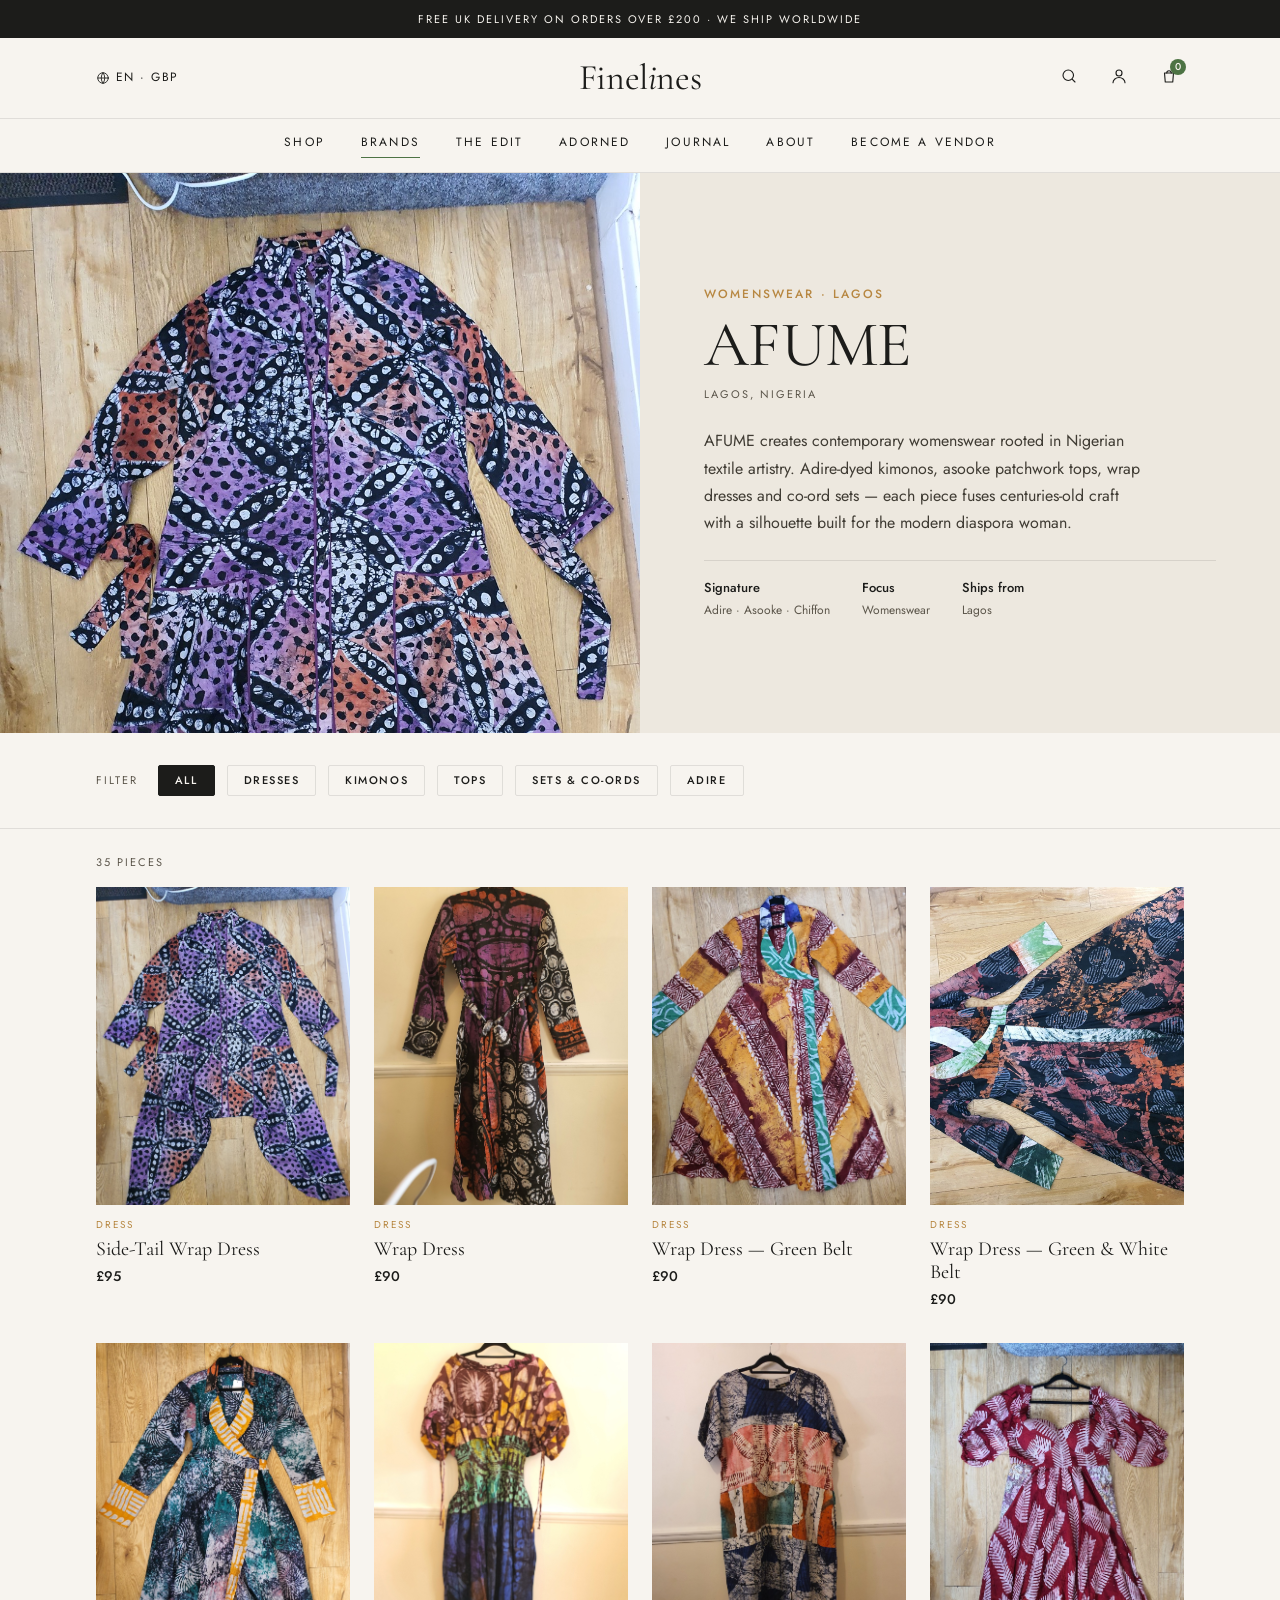
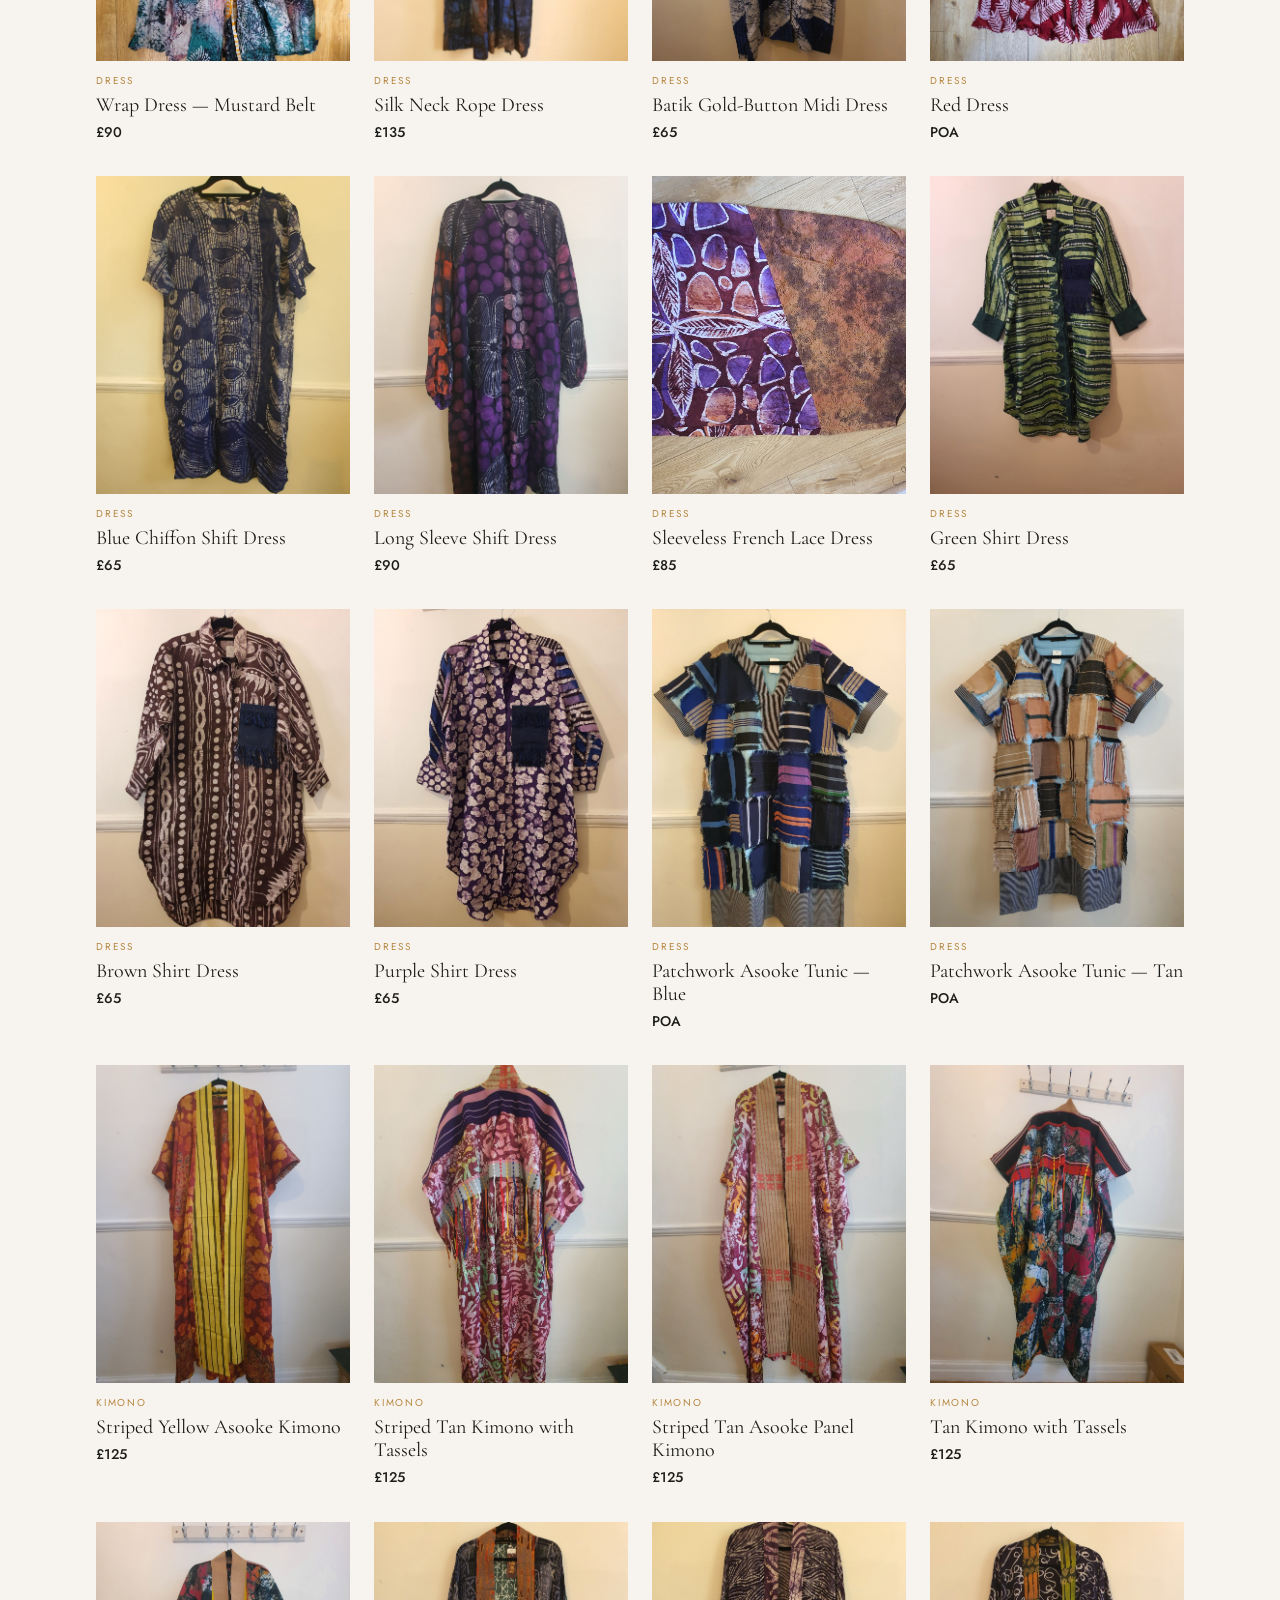
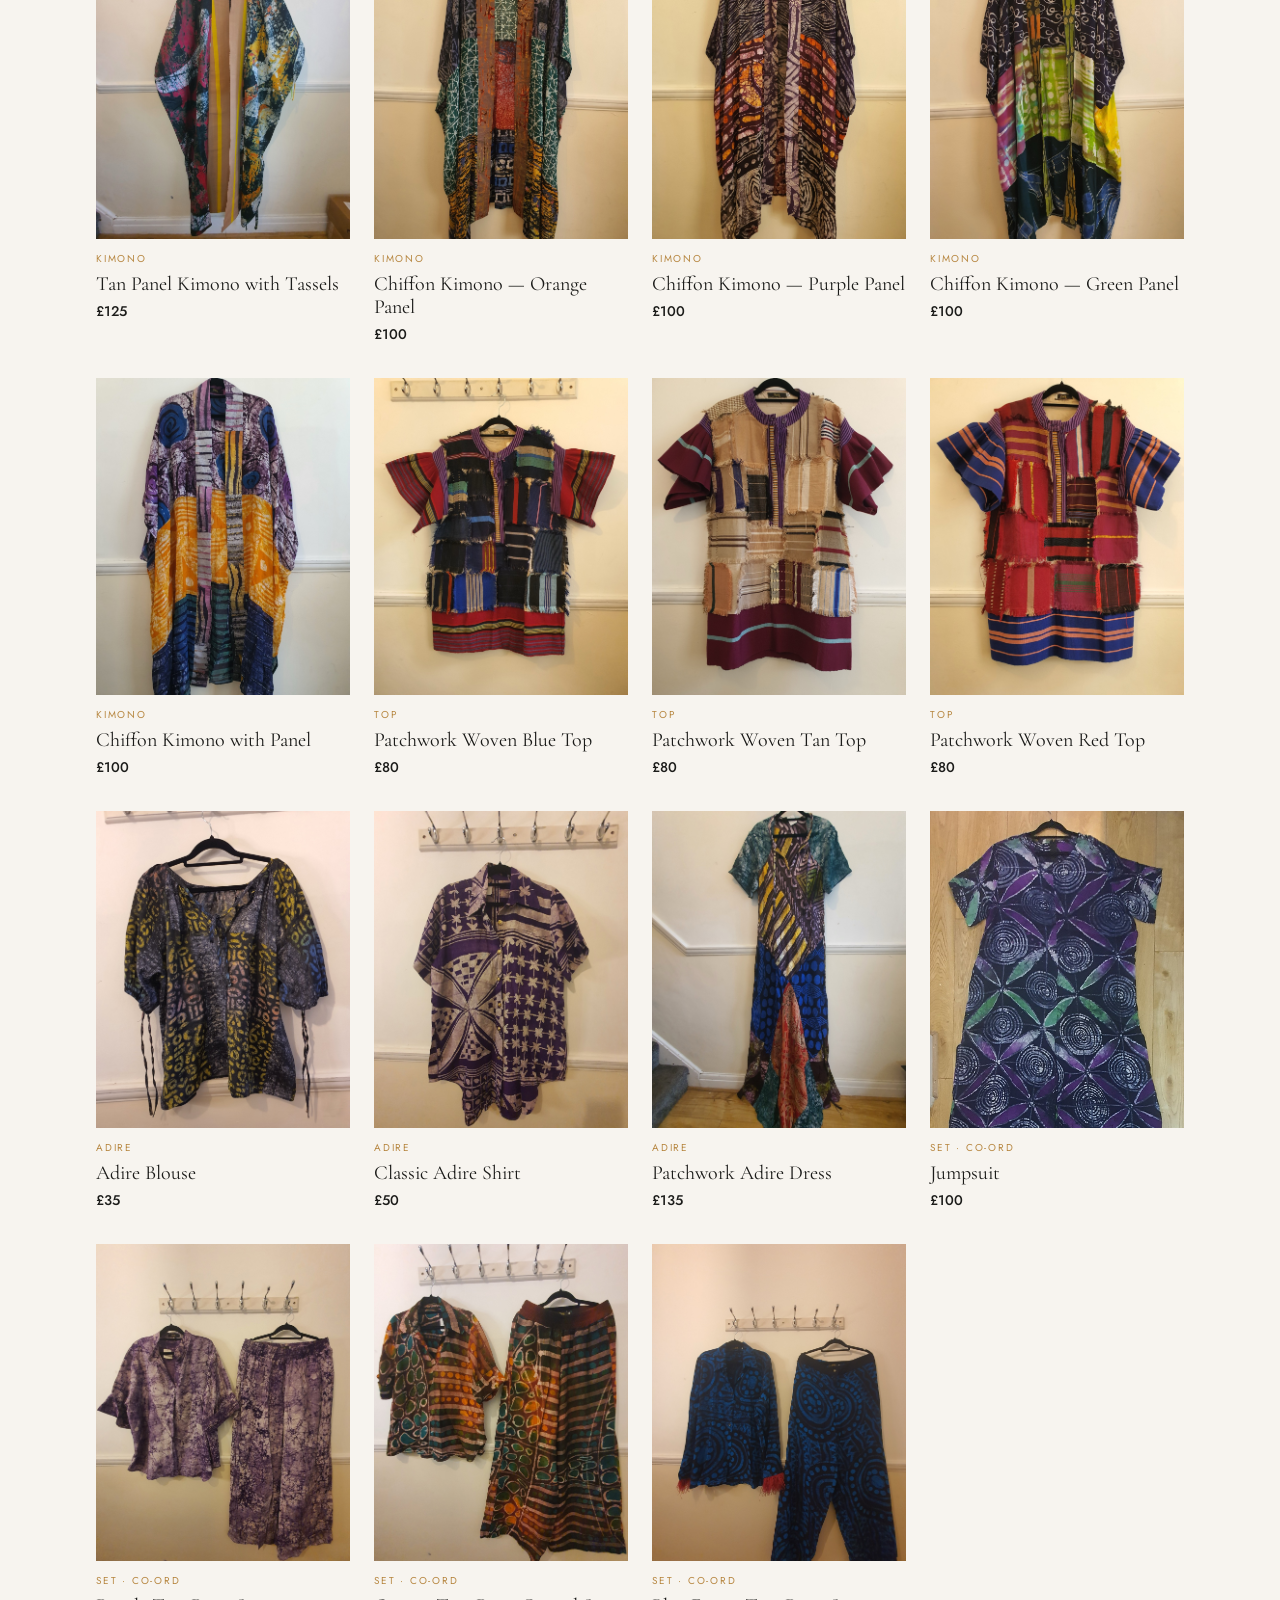
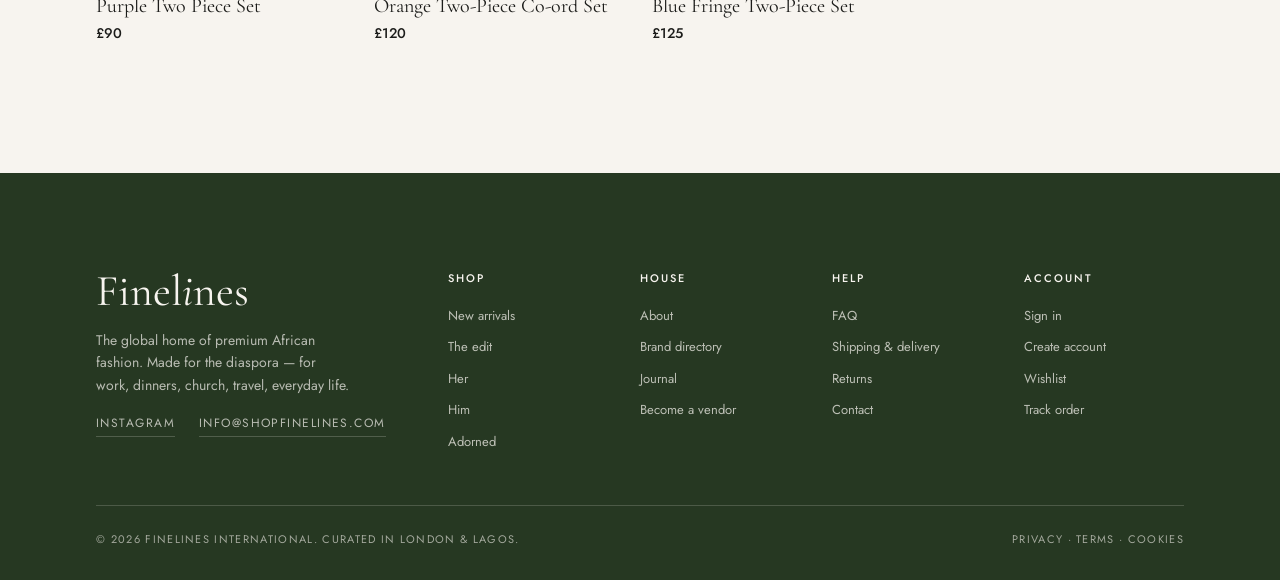
==== afume.html @ 7c9eae8f "Add AFUME and NACK brand pages with product drawers, real images, prices and descriptions - afume.ht" ====
<!doctype html>
<html lang="en">
<head>
  <meta charset="utf-8">
  <meta name="viewport" content="width=device-width, initial-scale=1">
  <title>AFUME — Brand — Finelines</title>
  <meta name="description" content="Lagos-based womenswear brand fusing adire and asooke textile artistry with contemporary silhouettes. Kimonos, wrap dresses, co-ord sets and more.">
  <link rel="icon" type="image/svg+xml" href="assets/logo-monogram-finelines.svg">
  <link rel="stylesheet" href="colors_and_type.css">
  <link rel="stylesheet" href="homepage.css">
  <style>
    /* ── Brand hero ── */
    .br-hero {
      display: grid;
      grid-template-columns: 1fr 1fr;
      min-height: 560px;
      max-width: var(--page-max);
      margin: 0 auto;
    }
    .br-hero-img {
      background-size: cover;
      background-position: center top;
      min-height: 480px;
    }
    .br-hero-content {
      background: var(--ivory-deep);
      padding: var(--space-9) var(--space-8);
      display: flex;
      flex-direction: column;
      justify-content: center;
      gap: var(--space-5);
    }
    .br-hero-eyebrow { color: var(--bronze-500); }
    .br-hero-name {
      font-family: var(--font-display);
      font-size: clamp(48px, 5vw, 80px);
      line-height: 1.0;
      letter-spacing: -0.01em;
    }
    .br-hero-location {
      font-size: 11px;
      letter-spacing: var(--tracking-eyebrow);
      text-transform: uppercase;
      color: var(--fg-muted);
    }
    .br-hero-desc {
      font-size: 16px;
      line-height: 1.7;
      color: var(--paper-700);
      max-width: 44ch;
    }
    .br-hero-meta {
      display: flex;
      gap: var(--space-6);
      padding-top: var(--space-4);
      border-top: 1px solid var(--border);
    }
    .br-hero-meta-item { font-size: 12px; color: var(--fg-muted); }
    .br-hero-meta-item strong { display: block; font-weight: 500; color: var(--ink); font-size: 13px; margin-bottom: 2px; }

    /* ── Filters ── */
    .br-filters {
      max-width: var(--page-max);
      margin: 0 auto;
      padding: var(--space-6) var(--gutter);
      display: flex;
      gap: var(--space-3);
      align-items: center;
      border-bottom: 1px solid var(--border);
      flex-wrap: wrap;
    }
    .br-filter-label {
      font-size: 11px;
      letter-spacing: var(--tracking-eyebrow);
      text-transform: uppercase;
      color: var(--fg-muted);
      margin-right: var(--space-2);
    }
    .br-filter-btn {
      background: transparent;
      border: 1px solid var(--border);
      color: var(--ink);
      font: 500 11px/1 var(--font-sans);
      letter-spacing: var(--tracking-button);
      text-transform: uppercase;
      padding: 9px 16px;
      cursor: pointer;
      border-radius: var(--radius-sm);
      transition: background var(--dur-fast) var(--ease), border-color var(--dur-fast) var(--ease);
    }
    .br-filter-btn:hover,
    .br-filter-btn.is-active {
      background: var(--ink);
      color: var(--ivory);
      border-color: var(--ink);
    }

    /* ── Product grid ── */
    .br-count {
      max-width: var(--page-max);
      margin: 0 auto;
      padding: var(--space-5) var(--gutter) var(--space-4);
      font-size: 11px;
      letter-spacing: var(--tracking-eyebrow);
      text-transform: uppercase;
      color: var(--fg-muted);
    }
    .br-grid {
      max-width: var(--page-max);
      margin: 0 auto;
      padding: 0 var(--gutter) var(--space-10);
      display: grid;
      grid-template-columns: repeat(4, 1fr);
      gap: var(--space-6) var(--space-5);
    }
    .br-card {
      display: flex;
      flex-direction: column;
      cursor: default;
    }
    .br-card-img-wrap {
      aspect-ratio: 4/5;
      position: relative;
      overflow: hidden;
      background: var(--bone);
    }
    .br-card-img,
    .br-card-img-alt {
      position: absolute;
      inset: 0;
      background-size: cover;
      background-position: center top;
      transition: opacity var(--dur-image) var(--ease);
    }
    .br-card-img-alt { opacity: 0; }
    .br-card:hover .br-card-img-alt { opacity: 1; }
    .br-card-body { padding-top: var(--space-3); }
    .br-card-cat {
      font-size: 10px;
      letter-spacing: var(--tracking-eyebrow);
      text-transform: uppercase;
      color: var(--bronze-500);
      margin-bottom: 5px;
    }
    .br-card-name {
      font-family: var(--font-display);
      font-size: 20px;
      line-height: 1.15;
      color: var(--ink);
    }

    /* ── Responsive ── */
    @media (max-width: 1200px) {
      .br-grid { grid-template-columns: repeat(3, 1fr); }
    }
    @media (max-width: 900px) {
      .br-hero { grid-template-columns: 1fr; }
      .br-hero-img { min-height: 380px; }
      .br-hero-content { padding: var(--space-7) var(--space-6); }
      .br-grid { grid-template-columns: repeat(2, 1fr); padding: 0 var(--gutter-sm) var(--space-9); }
      .br-filters { padding: var(--space-5) var(--gutter-sm); }
      .br-count { padding: var(--space-5) var(--gutter-sm) var(--space-3); }
    }
    @media (max-width: 560px) {
      .br-grid { grid-template-columns: repeat(2, 1fr); gap: var(--space-4) var(--space-3); }
      .br-hero-meta { flex-wrap: wrap; gap: var(--space-4); }
    }

    /* ── Product Drawer ── */
    .pd-overlay {
      position: fixed; inset: 0; background: rgba(0,0,0,.45);
      z-index: 200; opacity: 0; pointer-events: none;
      transition: opacity .35s var(--ease);
    }
    .pd-overlay.is-open { opacity: 1; pointer-events: all; }
    .pd-drawer {
      position: fixed; top: 0; right: 0; bottom: 0; width: 480px;
      background: var(--ivory); z-index: 201;
      transform: translateX(100%);
      transition: transform .4s cubic-bezier(.4,0,.2,1);
      overflow-y: auto; display: flex; flex-direction: column;
    }
    .pd-drawer.is-open { transform: translateX(0); }
    .pd-close {
      position: sticky; top: 0; align-self: flex-end; z-index: 10;
      background: var(--ivory); border: none; cursor: pointer;
      padding: var(--space-4); color: var(--ink); line-height: 1;
    }
    .pd-img-main {
      width: 100%; aspect-ratio: 4/5;
      background-size: cover; background-position: center top;
      background-color: var(--bone);
    }
    .pd-thumbs { display: flex; gap: 8px; padding: 12px 24px; }
    .pd-thumb {
      width: 64px; height: 80px; flex-shrink: 0;
      background-size: cover; background-position: center top;
      background-color: var(--bone); cursor: pointer;
      border: 2px solid transparent; transition: border-color .2s;
    }
    .pd-thumb.is-active { border-color: var(--ink); }
    .pd-content { padding: 4px 24px 40px; display: flex; flex-direction: column; gap: 16px; }
    .pd-cat-label { font-size: 10px; letter-spacing: var(--tracking-eyebrow); text-transform: uppercase; color: var(--bronze-500); }
    .pd-name { font-family: var(--font-display); font-size: 28px; line-height: 1.1; }
    .pd-colour { font-size: 12px; letter-spacing: .06em; text-transform: uppercase; color: var(--fg-muted); margin-top: -8px; }
    .pd-price { font-size: 18px; font-weight: 500; color: var(--ink); margin-top: -4px; }
    .pd-desc { font-size: 15px; line-height: 1.75; color: var(--paper-700); margin: 0; }
    .pd-fabric-row { display: flex; flex-wrap: wrap; gap: 16px; padding: 14px 0; border-top: 1px solid var(--border); border-bottom: 1px solid var(--border); }
    .pd-fabric-row span { font-size: 13px; color: var(--paper-700); }
    .pd-fabric-row span strong { display: block; color: var(--ink); font-weight: 500; margin-bottom: 2px; font-size: 11px; letter-spacing: .05em; text-transform: uppercase; }
    .pd-sizes-label { font-size: 11px; letter-spacing: var(--tracking-eyebrow); text-transform: uppercase; color: var(--fg-muted); }
    .pd-sizes { display: flex; flex-wrap: wrap; gap: 8px; }
    .pd-sizes .sz-btn {
      padding: 10px 18px; font: 500 11px/1 var(--font-sans);
      letter-spacing: .05em; text-transform: uppercase;
      border: 1px solid var(--border); background: transparent;
      cursor: pointer; transition: background .15s, border-color .15s, color .15s;
    }
    .pd-sizes .sz-btn:hover { border-color: var(--ink); }
    .pd-sizes .sz-btn.is-selected { background: var(--ink); color: var(--ivory); border-color: var(--ink); }
    @keyframes sz-shake { 0%,100%{transform:translateX(0)} 25%{transform:translateX(-4px)} 75%{transform:translateX(4px)} }
    .pd-sizes .sz-btn.needs-size { animation: sz-shake .3s ease; border-color: var(--bronze-500); }
    .pd-add-btn {
      width: 100%; padding: 16px; font: 500 12px/1 var(--font-sans);
      letter-spacing: var(--tracking-button); text-transform: uppercase;
      background: var(--ink); color: var(--ivory); border: none; cursor: pointer;
      transition: background .2s;
    }
    .pd-add-btn:hover { background: var(--olive-600,#4a5240); }
    .pd-add-btn.is-added { background: var(--olive-500,#5c6650); }
    .pd-add-btn:disabled { background: var(--paper-300,#ccc); color: var(--paper-500,#999); cursor: default; }
    @media (max-width: 520px) { .pd-drawer { width: 100vw; } }
  </style>
</head>
<body>

<!-- HEADER -->
<header class="fl-header" id="site-header">
  <div class="fl-announcement">Free UK delivery on orders over £200 · We ship worldwide</div>
  <div class="fl-nav">
    <div class="fl-nav-left">
      <button class="fl-icon-btn fl-nav-burger" aria-label="Menu">
        <svg width="18" height="18" viewBox="0 0 24 24" fill="none" stroke="currentColor" stroke-width="1.5" stroke-linecap="round" stroke-linejoin="round"><path d="M3 6h18M3 12h18M3 18h18"/></svg>
      </button>
      <a class="fl-nav-link">
        <svg width="14" height="14" viewBox="0 0 24 24" fill="none" stroke="currentColor" stroke-width="1.5" stroke-linecap="round" stroke-linejoin="round"><circle cx="12" cy="12" r="9"/><path d="M3 12h18"/><path d="M12 3a14 14 0 0 1 0 18M12 3a14 14 0 0 0 0 18"/></svg>
        <span>EN · GBP</span>
      </a>
    </div>
    <a class="fl-wordmark" href="index.html" aria-label="Finelines home">Finel<em>i</em>nes</a>
    <div class="fl-nav-right">
      <button class="fl-icon-btn" aria-label="Search">
        <svg width="18" height="18" viewBox="0 0 24 24" fill="none" stroke="currentColor" stroke-width="1.5" stroke-linecap="round" stroke-linejoin="round"><circle cx="11" cy="11" r="7"/><path d="m20 20-3.5-3.5"/></svg>
      </button>
      <button class="fl-icon-btn" aria-label="Account">
        <svg width="18" height="18" viewBox="0 0 24 24" fill="none" stroke="currentColor" stroke-width="1.5" stroke-linecap="round" stroke-linejoin="round"><circle cx="12" cy="8" r="4"/><path d="M4 21c0-4 4-7 8-7s8 3 8 7"/></svg>
      </button>
      <button class="fl-icon-btn fl-cart-btn" aria-label="Bag">
        <svg width="18" height="18" viewBox="0 0 24 24" fill="none" stroke="currentColor" stroke-width="1.5" stroke-linecap="round" stroke-linejoin="round"><path d="M6 8h12l-1 12H7Z"/><path d="M9 8a3 3 0 0 1 6 0"/></svg>
        <span class="fl-cart-badge">0</span>
      </button>
    </div>
  </div>
  <nav class="fl-subnav">
    <a href="#" class="fl-subnav-link">Shop</a>
    <a href="brands.html" class="fl-subnav-link is-active">Brands</a>
    <a href="#" class="fl-subnav-link">The edit</a>
    <a href="#" class="fl-subnav-link">Adorned</a>
    <a href="#" class="fl-subnav-link">Journal</a>
    <a href="#" class="fl-subnav-link">About</a>
    <a href="#" class="fl-subnav-link">Become a vendor</a>
  </nav>
</header>

<main>

  <!-- BRAND HERO -->
  <div class="br-hero">
    <div class="br-hero-img" style="background-image:url('assets/brands/afume/Side-Tail Wrap Dress.jpg')"></div>
    <div class="br-hero-content">
      <div>
        <div class="eyebrow br-hero-eyebrow" style="margin-bottom:var(--space-2)">Womenswear · Lagos</div>
        <div class="br-hero-name">AFUME</div>
        <div class="br-hero-location" style="margin-top:8px">Lagos, Nigeria</div>
      </div>
      <p class="br-hero-desc">
        AFUME creates contemporary womenswear rooted in Nigerian textile artistry. Adire-dyed kimonos, asooke patchwork tops, wrap dresses and co-ord sets — each piece fuses centuries-old craft with a silhouette built for the modern diaspora woman.
      </p>
      <div class="br-hero-meta">
        <div class="br-hero-meta-item"><strong>Signature</strong>Adire · Asooke · Chiffon</div>
        <div class="br-hero-meta-item"><strong>Focus</strong>Womenswear</div>
        <div class="br-hero-meta-item"><strong>Ships from</strong>Lagos</div>
      </div>
    </div>
  </div>

  <!-- FILTERS -->
  <div class="br-filters">
    <span class="br-filter-label">Filter</span>
    <button class="br-filter-btn is-active" data-filter="all">All</button>
    <button class="br-filter-btn" data-filter="dresses">Dresses</button>
    <button class="br-filter-btn" data-filter="kimonos">Kimonos</button>
    <button class="br-filter-btn" data-filter="tops">Tops</button>
    <button class="br-filter-btn" data-filter="sets">Sets &amp; co-ords</button>
    <button class="br-filter-btn" data-filter="adire">Adire</button>
  </div>

  <!-- PRODUCT COUNT -->
  <div class="br-count" id="br-count"></div>

  <!-- PRODUCT GRID -->
  <div class="br-grid" id="br-grid"></div>

</main>

<!-- FOOTER -->
<footer class="fl-footer">
  <div class="fl-footer-inner">
    <div class="fl-footer-grid">
      <div class="fl-footer-brand">
        <div class="fl-footer-wordmark">Finel<em>i</em>nes</div>
        <p>The global home of premium African fashion. Made for the diaspora — for work, dinners, church, travel, everyday life.</p>
        <div class="fl-footer-social">
          <a href="https://instagram.com/finelines_uk" target="_blank" rel="noopener">Instagram</a>
          <a href="mailto:info@shopfinelines.com">info@shopfinelines.com</a>
        </div>
      </div>
      <div>
        <h5>Shop</h5>
        <ul><li><a href="#">New arrivals</a></li><li><a href="#">The edit</a></li><li><a href="#">Her</a></li><li><a href="#">Him</a></li><li><a href="#">Adorned</a></li></ul>
      </div>
      <div>
        <h5>House</h5>
        <ul><li><a href="#">About</a></li><li><a href="brands.html">Brand directory</a></li><li><a href="#">Journal</a></li><li><a href="#">Become a vendor</a></li></ul>
      </div>
      <div>
        <h5>Help</h5>
        <ul><li><a href="#">FAQ</a></li><li><a href="#">Shipping &amp; delivery</a></li><li><a href="#">Returns</a></li><li><a href="#">Contact</a></li></ul>
      </div>
      <div>
        <h5>Account</h5>
        <ul><li><a href="#">Sign in</a></li><li><a href="#">Create account</a></li><li><a href="#">Wishlist</a></li><li><a href="#">Track order</a></li></ul>
      </div>
    </div>
    <div class="fl-footer-legal">
      <span>© 2026 Finelines International. Curated in London &amp; Lagos.</span>
      <span><a href="#">Privacy</a> · <a href="#">Terms</a> · <a href="#">Cookies</a></span>
    </div>
  </div>
</footer>

<!-- PRODUCT DRAWER -->
<div class="pd-overlay" id="pd-overlay"></div>
<aside class="pd-drawer" id="pd-drawer" aria-label="Product detail" role="dialog">
  <button class="pd-close" id="pd-close" aria-label="Close">
    <svg width="20" height="20" viewBox="0 0 24 24" fill="none" stroke="currentColor" stroke-width="1.5" stroke-linecap="round"><path d="M18 6 6 18M6 6l12 12"/></svg>
  </button>
  <div class="pd-img-main" id="pd-img-main"></div>
  <div class="pd-thumbs" id="pd-thumbs"></div>
  <div class="pd-content">
    <div class="pd-cat-label" id="pd-cat-label"></div>
    <div class="pd-name" id="pd-name"></div>
    <div class="pd-colour" id="pd-colour"></div>
    <div class="pd-price" id="pd-price"></div>
    <p class="pd-desc" id="pd-desc"></p>
    <div class="pd-fabric-row" id="pd-fabric-row"></div>
    <div class="pd-sizes-label">Select size</div>
    <div class="pd-sizes" id="pd-sizes"></div>
    <button class="pd-add-btn" id="pd-add-btn">Add to bag</button>
  </div>
</aside>

<script>
  const header = document.getElementById('site-header');
  window.addEventListener('scroll', () => {
    header.classList.toggle('is-condensed', window.scrollY > 80);
  }, { passive: true });

  const BASE = 'assets/brands/afume/';

  const CAT_LABELS = {
    dresses: 'Dress',
    kimonos: 'Kimono',
    tops:    'Top',
    sets:    'Set · Co-ord',
    adire:   'Adire',
  };

  // ── Cart ─────────────────────────────────────────────────
  function getCart() { try { return JSON.parse(localStorage.getItem('fl_cart') || '[]'); } catch { return []; } }
  function saveCart(c) { localStorage.setItem('fl_cart', JSON.stringify(c)); }
  function updateBadge() {
    const n = getCart().reduce((s, i) => s + (i.qty || 1), 0);
    document.querySelectorAll('.fl-cart-badge').forEach(el => el.textContent = n);
  }
  function addToCart(p, size) {
    const cart = getCart();
    const key = p.name + '|' + size;
    const existing = cart.find(i => i.key === key);
    if (existing) { existing.qty = (existing.qty || 1) + 1; }
    else { cart.push({ key, name: p.name, colour: p.colour, price: p.price, size, qty: 1, img: p.img }); }
    saveCart(cart);
    updateBadge();
  }
  updateBadge();

  // ── Products ─────────────────────────────────────────────
  const products = [
    // DRESSES
    { name: 'Side-Tail Wrap Dress',               cat: 'dresses', colour: 'Ivory',            price: '£95',
      sizes: ['18'],
      img: 'Side-Tail Wrap Dress.jpg',       alt: 'Side-Tail Wrap Dress(1).jpg',
      desc: 'A contemporary wrap silhouette with an elongated side tail that creates a draped, asymmetric hemline. Fluid and feminine, it moves beautifully and flatters a range of body shapes.',
      fabric: 'Woven fashion fabric', fit: 'Wrap silhouette, asymmetric hem' },

    { name: 'Wrap Dress',                          cat: 'dresses', colour: 'Floral print',     price: '£90',
      sizes: ['8'],
      img: 'Wrap dress.jpg',                 alt: 'Wrap dress(1).jpg',
      desc: 'The wrap dress is a wardrobe constant — and this one earns its keep. A clean, adjustable silhouette that ties at the waist, suited to real bodies and real occasions.',
      fabric: 'Woven fashion fabric', fit: 'Wrap silhouette, adjustable at waist' },

    { name: 'Wrap Dress — Green Belt',             cat: 'dresses', colour: 'Green belt',       price: '£90',
      sizes: ['10'],
      img: 'Wrap Dress with green belt.jpg', alt: 'Wrap dress green belt.jpg',
      desc: 'The same beautifully proportioned wrap silhouette, styled with a contrasting green sash belt that defines the waist and adds a punch of colour.',
      fabric: 'Woven fashion fabric', fit: 'Wrap silhouette, adjustable at waist' },

    { name: 'Wrap Dress — Green & White Belt',     cat: 'dresses', colour: 'Green & white',    price: '£90',
      sizes: ['12'],
      img: 'Wrap dress green_white belt.jpg',
      desc: 'Versatile wrap styling paired with a two-tone green and white belt — a considered detail that adds pattern interest without overpowering the dress.',
      fabric: 'Woven fashion fabric', fit: 'Wrap silhouette, adjustable at waist' },

    { name: 'Wrap Dress — Mustard Belt',           cat: 'dresses', colour: 'Mustard belt',     price: '£90',
      sizes: ['10'],
      img: 'Wrap dress mustard belt.jpg',
      desc: 'The wrap dress elevated with a warm mustard belt — a pop of yellow that works year-round. Mix and match the belt with other pieces in your wardrobe.',
      fabric: 'Woven fashion fabric', fit: 'Wrap silhouette, adjustable at waist' },

    { name: 'Silk Neck Rope Dress',                cat: 'dresses', colour: 'Adire navy',       price: '£135',
      sizes: ['10'],
      img: 'Silk Neck Rope Dress.jpg',       alt: 'Silk Neck rope dress(1).jpg',
      desc: 'Luxurious silk adire fabric gathered into a halter-style dress with a signature rope-tied neck closure. The hand-dyed silk catches the light differently at every angle — a dress that rewards movement.',
      fabric: 'Silk adire', fit: 'Halter silhouette, relaxed through body' },

    { name: 'Batik Gold-Button Midi Dress',        cat: 'dresses', colour: 'Multi batik',      price: '£65',
      sizes: [],
      img: 'Batik Gold-Button Midi Dress.jpg',
      desc: 'A midi dress in rich batik-patterned fabric, structured with gold-tone button detailing down the front. The button closure references tailored heritage dressing while the batik roots it firmly in West African textile culture.',
      fabric: 'Batik-dyed cotton', fit: 'Relaxed midi, fitted at shoulder' },

    { name: 'Red Dress',                           cat: 'dresses', colour: 'Red',              price: 'POA',
      sizes: ['8'],
      img: 'Red Dress.jpg',
      desc: 'A bold statement in red. The clean silhouette lets the colour command the room — powerful, joyful, unapologetic.',
      fabric: 'Fashion fabric', fit: 'Relaxed, structured' },

    { name: 'Blue Chiffon Shift Dress',            cat: 'dresses', colour: 'Powder blue',      price: '£65',
      sizes: ['10'],
      img: 'Blue Chiffon shift dress.jpg',   alt: 'Blue Chiffon shift dress alt.jpg',
      desc: 'A fluid shift dress in powder-blue chiffon with a subtle side slit for easy movement. Light and breathable — perfect for warm-weather dressing or layered over a slip for evening.',
      fabric: 'Chiffon', fit: 'Shift silhouette, relaxed through body' },

    { name: 'Long Sleeve Shift Dress',             cat: 'dresses', colour: 'Printed',          price: '£90',
      sizes: [],
      img: 'Long Sleeve Shift dress .jpg',   alt: 'Long sleeve shift dress (1).jpg',
      desc: 'A long-sleeved shift dress with a clean, minimal silhouette. The understated cut lets the fabric and colour do the talking — effortless from desk to dinner.',
      fabric: 'Woven fabric', fit: 'Straight shift, relaxed fit' },

    { name: 'Sleeveless French Lace Dress',        cat: 'dresses', colour: 'Mixed',            price: '£85',
      sizes: ['18'],
      img: 'Sleeveless french lace combination dress.jpg',
      desc: 'A sleeveless dress that brings together fine French lace and a contrasting fabric base — European material meeting African design sensibility. Refined and occasion-ready.',
      fabric: 'French lace & complementary base fabric', fit: 'Fitted through bodice, skims the body' },

    { name: 'Green Shirt Dress',                   cat: 'dresses', colour: 'Sage green',       price: '£65',
      sizes: ['14'],
      img: 'Green Shirt Dress.jpg',
      desc: 'Sage green cotton meets a hand-woven asooke patch pocket in this quietly confident shirt dress. Clean lines and cultural detail in equal measure.',
      fabric: 'Cotton with hand-woven asooke pocket', fit: 'Shirt dress, straight cut' },

    { name: 'Brown Shirt Dress',                   cat: 'dresses', colour: 'Warm brown',       price: '£65',
      sizes: ['12'],
      img: 'Brown Shirt Dress.jpg',
      desc: 'A refined shirt dress in tonal brown, distinguished by a single asooke-cloth patch pocket — a small detail that speaks to craft and intention. Button-through front, worn belted or loose.',
      fabric: 'Cotton with hand-woven asooke pocket', fit: 'Shirt dress, straight cut' },

    { name: 'Purple Shirt Dress',                  cat: 'dresses', colour: 'Deep purple',      price: '£65',
      sizes: ['14'],
      img: 'Purple Shirt Dress.jpg',
      desc: 'Deep purple cotton with a hand-woven asooke patch pocket — a pocket that is a quiet declaration of heritage. Shirt dress silhouette works with sandals by day and heels by night.',
      fabric: 'Cotton with hand-woven asooke pocket', fit: 'Shirt dress, straight cut' },

    { name: 'Patchwork Asooke Tunic — Blue',       cat: 'dresses', colour: 'Indigo & multi',   price: 'POA',
      sizes: ['18'],
      img: 'Patchwork asooke woven tunic dress (Blue).jpg', alt: 'Patchwork asooke woven tunic dress (Blue)(1).jpg',
      desc: 'A tunic dress built from panels of hand-woven aso-oke in blue tones and complementary colours, stitched in a deliberate patchwork composition. A tribute to the Yoruba weaver — each panel different, the whole unified by craft.',
      fabric: 'Hand-woven aso-oke, patchwork construction', fit: 'Relaxed tunic silhouette, midi length' },

    { name: 'Patchwork Asooke Tunic — Tan',        cat: 'dresses', colour: 'Tan & multi',      price: 'POA',
      sizes: ['16'],
      img: 'Patchwork asooke woven tunic dress (Tan).jpg',
      desc: 'Earthy tan aso-oke panels assembled into a wearable composition — warm, grounded tones that speak to the landscape of West Africa. No two pieces are identical.',
      fabric: 'Hand-woven aso-oke, patchwork construction', fit: 'Relaxed tunic silhouette, midi length' },

    // KIMONOS
    { name: 'Striped Yellow Asooke Kimono',        cat: 'kimonos', colour: 'Yellow & multi',   price: '£125',
      sizes: ['One size'],
      img: 'Striped Yellow Panel asooke kimono with tassels.jpg', alt: 'Striped Yellow kimono with tassels.jpg',
      desc: 'Sunshine-yellow striped aso-oke with a bold asooke panel at the front and tassel detailing at the hem and cuffs. A celebration garment in the truest sense — worn to be seen, made to last.',
      fabric: 'Hand-woven aso-oke with tassel trim', fit: 'One size, open front, floor-grazing' },

    { name: 'Striped Tan Kimono with Tassels',     cat: 'kimonos', colour: 'Tan stripe',       price: '£125',
      sizes: ['One size'],
      img: 'Striped Tan kimono with tassels.jpg',
      desc: 'Tan striped aso-oke — one of West Africa\'s most storied woven fabrics — shaped into a flowing kimono with knotted tassel ends. The tassels catch and swing with movement, adding playful energy to a deeply cultural textile.',
      fabric: 'Hand-woven aso-oke with tassel trim', fit: 'One size, open front' },

    { name: 'Striped Tan Asooke Panel Kimono',     cat: 'kimonos', colour: 'Tan & contrast',   price: '£125',
      sizes: ['One size'],
      img: 'Striped Tan Asooke Panel kimono with tassels.jpg',
      desc: 'A tan striped aso-oke kimono with a distinct woven panel that introduces a contrasting colour and weave pattern. Tassels at the hem complete this considered, cultural piece.',
      fabric: 'Hand-woven aso-oke with tassel trim', fit: 'One size, open front' },

    { name: 'Tan Kimono with Tassels',             cat: 'kimonos', colour: 'Warm tan',         price: '£125',
      sizes: ['One size'],
      img: 'Tan kimono with tassels.jpg',
      desc: 'A clean, unfussy aso-oke kimono in a warm tan ground. The tassels bring movement and a quietly festive energy — the simplest version of this silhouette, and perhaps the most wearable.',
      fabric: 'Hand-woven aso-oke with tassel trim', fit: 'One size, open front' },

    { name: 'Tan Panel Kimono with Tassels',       cat: 'kimonos', colour: 'Tan & multi panel', price: '£125',
      sizes: ['One size'],
      img: 'Tan panel kimono with tassels.jpg', alt: 'Tan panel kimono with tassels(1).jpg',
      desc: 'The tan aso-oke ground is interrupted by a woven panel in contrasting colour — a design decision that rewards close looking. Tassel trim adds the finishing movement.',
      fabric: 'Hand-woven aso-oke with tassel trim', fit: 'One size, open front' },

    { name: 'Chiffon Kimono — Orange Panel',       cat: 'kimonos', colour: 'Ivory & orange',   price: '£100',
      sizes: ['One size'],
      img: 'Chiffon kimono with contrast orange panel.jpg', alt: 'Chiffon kimono with contrast orange pattern panel.jpg',
      desc: 'A chiffon kimono energised by a warm orange contrast panel. The translucent outer layers soften the boldness of the panel detail, creating a look that is vibrant without being overwhelming.',
      fabric: 'Chiffon with woven orange contrast panel', fit: 'One size, open front' },

    { name: 'Chiffon Kimono — Purple Panel',       cat: 'kimonos', colour: 'Ivory & purple',   price: '£100',
      sizes: ['One size'],
      img: 'Chiffon kimono with contrast purple panel.jpg', alt: 'Chiffon kimono with contrast purple panel(1).jpg',
      desc: 'Rich purple contrast panels anchor this sheer chiffon kimono, creating depth and drama. A layer that transforms any base outfit into something considered and complete.',
      fabric: 'Chiffon with woven purple contrast panel', fit: 'One size, open front' },

    { name: 'Chiffon Kimono — Green Panel',        cat: 'kimonos', colour: 'Ivory & green',    price: '£100',
      sizes: ['One size'],
      img: 'Chiffon Kimono with contrast green panel.jpg',
      desc: 'Ivory chiffon opens to reveal a rich green contrast panel — the detail that elevates this kimono from cover-up to statement layer. Wear over a slip dress or tailored trousers.',
      fabric: 'Chiffon with woven green contrast panel', fit: 'One size, open front' },

    { name: 'Chiffon Kimono with Panel',           cat: 'kimonos', colour: 'Ivory & contrast', price: '£100',
      sizes: ['One size'],
      img: 'Chiffon kimono with panel.jpg',
      desc: 'A flowing chiffon kimono with a contrast panel detail at front and hem. Lightweight and billowing, it layers beautifully over a dress or trouser look — a piece you will reach for every season.',
      fabric: 'Chiffon with woven contrast panel', fit: 'One size, open front' },

    // TOPS
    { name: 'Patchwork Woven Blue Top',            cat: 'tops',    colour: 'Blue & alaari',    price: '£80',
      sizes: [],
      img: 'Patchwork woven blue top with alaari sleeves.jpg', alt: 'Patchwork woven blue top with alaari sleeves(1).jpg',
      desc: 'A statement top composed of hand-woven blue aso-oke panels, finished with striking alaari (red-orange) sleeves — a bold meeting of two of Nigeria\'s most celebrated textile traditions. Each piece is unique, shaped by the weaver\'s hand.',
      fabric: 'Hand-woven aso-oke & alaari', fit: 'Relaxed, boxy cut' },

    { name: 'Patchwork Woven Tan Top',             cat: 'tops',    colour: 'Tan & alaari',     price: '£80',
      sizes: [],
      img: 'Patchwork woven tan top with alaari sleeves.jpg',
      desc: 'Earthy tan woven panels with alaari accent sleeves — a grounded, warm palette that carries the weight of tradition lightly. Works beautifully with wide-leg trousers or a simple skirt.',
      fabric: 'Hand-woven aso-oke & alaari', fit: 'Relaxed, boxy cut' },

    { name: 'Patchwork Woven Red Top',             cat: 'tops',    colour: 'Red & blue',       price: '£80',
      sizes: [],
      img: 'Patchwork woven red top with blue sleeves.jpg',
      desc: 'Warm red woven aso-oke panels joined with cool contrasting blue sleeves — a head-turning top where the interplay of colour tells a story of craft passed through generations.',
      fabric: 'Hand-woven aso-oke', fit: 'Relaxed, boxy cut' },

    // ADIRE
    { name: 'Adire Blouse',                        cat: 'adire',   colour: 'Indigo',           price: '£35',
      sizes: ['16'],
      img: 'Adire Blouse.jpg',
      desc: 'A breezy relaxed-fit blouse in hand-dyed adire cotton — Nigeria\'s oldest resist-dye tradition. Bold indigo patterning meets a relaxed Western silhouette, as at home at the office as it is at a weekend market.',
      fabric: 'Hand-dyed adire cotton', fit: 'Relaxed, boxy cut' },

    { name: 'Classic Adire Shirt',                 cat: 'adire',   colour: 'Indigo',           price: '£50',
      sizes: ['10', '12'],
      img: 'Classic Adire Shirt.jpg size 10, 12.jpg',
      desc: 'A crisp button-down reimagined in bold adire cloth. The tailored collar and cuff detail give a structured silhouette while the hand-dyed pattern ensures no two shirts are exactly alike.',
      fabric: 'Hand-dyed adire cotton', fit: 'Tailored shirt fit' },

    { name: 'Patchwork Adire Dress',               cat: 'adire',   colour: 'Indigo multi',     price: '£135',
      sizes: ['16'],
      img: 'Patchwork Adire dress.jpg', alt: 'Patchwork Adire dress-alt.jpg',
      desc: 'A showpiece dress assembled from hand-dyed adire panels in varying indigo depths — each patch unique, the whole greater than its parts. Wearable art rooted in the Yoruba adire tradition of Southern Nigeria.',
      fabric: 'Hand-dyed adire cotton, patchwork construction', fit: 'Relaxed, flowing' },

    // SETS
    { name: 'Jumpsuit',                            cat: 'sets',    colour: 'Printed',          price: '£100',
      sizes: ['S', 'L'],
      img: 'Jumpsuit.jpg', alt: 'Jumpsuit(1).jpg',
      desc: 'A structured jumpsuit in bold printed fabric — one piece that achieves everything. The wide leg and fitted waist create a flattering silhouette that works from day events to evening engagements.',
      fabric: 'Printed fashion fabric', fit: 'Wide-leg jumpsuit, fitted at waist' },

    { name: 'Purple Two Piece Set',                cat: 'sets',    colour: 'Purple',           price: '£90',
      sizes: ['14'],
      img: 'Purple Two Piece set.jpg',
      desc: 'A tonal purple two-piece — top and wide-leg trouser — in a rich, confident hue. Worn together as a matched set or separated for versatile styling. One purchase, multiple outfits.',
      fabric: 'Fashion fabric', fit: 'Co-ord, relaxed fit' },

    { name: 'Orange Two-Piece Co-ord Set',         cat: 'sets',    colour: 'Burnt orange',     price: '£120',
      sizes: ['10'],
      img: 'Orange Two-Piece Co-ord Set.jpg',
      desc: 'A vibrant burnt-orange co-ord set with a contemporary cut. Worn together for maximum impact, or separated to extend your wardrobe — a practical investment in a bold palette.',
      fabric: 'Woven fashion fabric', fit: 'Co-ord, relaxed silhouette' },

    { name: 'Blue Fringe Two-Piece Set',           cat: 'sets',    colour: 'Blue',             price: '£125',
      sizes: ['14'],
      img: 'Blue Fringe Two-Piece Set.jpg',
      desc: 'A coordinated two-piece in blue with statement fringe trim — full-length fringe that creates movement with every step. Bold, considered, and built for occasions that deserve attention.',
      fabric: 'Fashion fabric with fringe trim', fit: 'Co-ord, relaxed fit' },
  ];

  // ── Render ───────────────────────────────────────────────
  const grid = document.getElementById('br-grid');
  const countEl = document.getElementById('br-count');
  const filterBtns = document.querySelectorAll('.br-filter-btn');

  function encode(s) { return s.replace(/'/g, '%27'); }

  function render(filter) {
    const visible = filter === 'all' ? products : products.filter(p => p.cat === filter);
    countEl.textContent = visible.length + ' piece' + (visible.length !== 1 ? 's' : '');

    grid.innerHTML = visible.map(p => {
      const realIdx = products.indexOf(p);
      const main = BASE + encode(p.img);
      const altLayer = p.alt
        ? `<div class="br-card-img-alt" style="background-image:url('${BASE + encode(p.alt)}')"></div>`
        : '';
      return `
        <div class="br-card" data-idx="${realIdx}" style="cursor:pointer">
          <div class="br-card-img-wrap">
            <div class="br-card-img" style="background-image:url('${main}')"></div>
            ${altLayer}
          </div>
          <div class="br-card-body">
            <div class="br-card-cat">${CAT_LABELS[p.cat]}</div>
            <div class="br-card-name">${p.name}</div>
            <div class="br-card-price" style="font-size:14px;font-weight:500;margin-top:4px">${p.price}</div>
          </div>
        </div>`;
    }).join('');

    grid.querySelectorAll('.br-card').forEach(card => {
      card.addEventListener('click', () => openDrawer(parseInt(card.dataset.idx)));
    });
  }

  // ── Drawer ───────────────────────────────────────────────
  const overlay  = document.getElementById('pd-overlay');
  const drawer   = document.getElementById('pd-drawer');
  const imgMain  = document.getElementById('pd-img-main');
  const thumbsEl = document.getElementById('pd-thumbs');

  function openDrawer(idx) {
    const p = products[idx];
    const images = [p.img, p.alt].filter(Boolean);

    imgMain.style.backgroundImage = `url('${BASE + encode(images[0])}')`;
    thumbsEl.innerHTML = images.map((img, i) => `
      <div class="pd-thumb${i === 0 ? ' is-active' : ''}" data-img="${BASE + encode(img)}"
           style="background-image:url('${BASE + encode(img)}')"></div>
    `).join('');
    thumbsEl.querySelectorAll('.pd-thumb').forEach(t => {
      t.addEventListener('click', () => {
        thumbsEl.querySelectorAll('.pd-thumb').forEach(x => x.classList.remove('is-active'));
        t.classList.add('is-active');
        imgMain.style.backgroundImage = `url('${t.dataset.img}')`;
      });
    });
    thumbsEl.style.display = images.length > 1 ? 'flex' : 'none';

    document.getElementById('pd-cat-label').textContent = CAT_LABELS[p.cat];
    document.getElementById('pd-name').textContent  = p.name;
    document.getElementById('pd-colour').textContent = p.colour;
    document.getElementById('pd-price').textContent  = p.price;
    document.getElementById('pd-desc').textContent   = p.desc || '';

    const fabricParts = [];
    if (p.fabric) fabricParts.push(`<span><strong>Material</strong>${p.fabric}</span>`);
    if (p.fit)    fabricParts.push(`<span><strong>Fit</strong>${p.fit}</span>`);
    document.getElementById('pd-fabric-row').innerHTML = fabricParts.join('');

    const sizesEl = document.getElementById('pd-sizes');
    const sizesLabel = drawer.querySelector('.pd-sizes-label');
    if (p.sizes.length) {
      sizesLabel.style.display = '';
      sizesEl.style.display = '';
      sizesEl.innerHTML = p.sizes.map(s => `<button class="sz-btn" data-size="${s}">${s}</button>`).join('');
      sizesEl.querySelectorAll('.sz-btn').forEach(btn => {
        btn.addEventListener('click', () => {
          sizesEl.querySelectorAll('.sz-btn').forEach(b => b.classList.remove('is-selected'));
          btn.classList.add('is-selected');
        });
      });
      if (p.sizes.length === 1) sizesEl.querySelector('.sz-btn').classList.add('is-selected');
    } else {
      sizesLabel.style.display = 'none';
      sizesEl.style.display = 'none';
      sizesEl.innerHTML = '';
    }

    const addBtn = document.getElementById('pd-add-btn');
    if (p.price === 'POA') {
      addBtn.textContent = 'Enquire';
      addBtn.disabled = false;
      addBtn.onclick = () => window.location.href = 'mailto:info@shopfinelines.com?subject=Enquiry: ' + encodeURIComponent(p.name);
    } else {
      addBtn.textContent = 'Add to bag';
      addBtn.disabled = false;
      addBtn.onclick = () => {
        const sel = sizesEl.querySelector('.sz-btn.is-selected');
        if (p.sizes.length && !sel) {
          sizesEl.querySelectorAll('.sz-btn').forEach(b => {
            b.classList.add('needs-size');
            b.addEventListener('animationend', () => b.classList.remove('needs-size'), { once: true });
          });
          return;
        }
        addToCart(p, sel ? sel.dataset.size : 'One size');
        addBtn.textContent = 'Added ✓';
        addBtn.classList.add('is-added');
        setTimeout(() => { addBtn.textContent = 'Add to bag'; addBtn.classList.remove('is-added'); }, 1800);
      };
    }

    overlay.classList.add('is-open');
    drawer.classList.add('is-open');
    document.body.style.overflow = 'hidden';
  }

  function closeDrawer() {
    overlay.classList.remove('is-open');
    drawer.classList.remove('is-open');
    document.body.style.overflow = '';
  }

  document.getElementById('pd-close').addEventListener('click', closeDrawer);
  overlay.addEventListener('click', closeDrawer);

  filterBtns.forEach(btn => {
    btn.addEventListener('click', () => {
      filterBtns.forEach(b => b.classList.remove('is-active'));
      btn.classList.add('is-active');
      render(btn.dataset.filter);
    });
  });

  render('all');
</script>

</body>
</html>
---- colors_and_type.css ----
/* =====================================================================
   Finelines — Colors & Type
   The source of truth for tokens. Import this on every page.
   ===================================================================== */

@import url('https://fonts.googleapis.com/css2?family=Cormorant+Garamond:ital,wght@0,400;0,500;0,600;0,700;1,400;1,500&family=Jost:wght@300;400;500;600;700&display=swap');

:root {
  /* ---------- COLORS — base ---------- */

  /* Primary — Olive (Grey Green) — client provided #4d7344 */
  --olive-50:  #f1f4ee;
  --olive-100: #dbe3d3;
  --olive-200: #b6c5a7;
  --olive-300: #8ea577;
  --olive-400: #6e8a5a;
  --olive-500: #4d7344; /* brand primary */
  --olive-600: #3f5f38;
  --olive-700: #324a2d;
  --olive-800: #263822;
  --olive-900: #1a261a;

  /* Secondary — Bronze — client provided #b78741 */
  --bronze-50:  #faf3e8;
  --bronze-100: #f1dfbf;
  --bronze-200: #e3c084;
  --bronze-300: #d2a35a;
  --bronze-400: #c39549;
  --bronze-500: #b78741; /* brand secondary */
  --bronze-600: #9a6f33;
  --bronze-700: #7c5828;
  --bronze-800: #5e421e;
  --bronze-900: #3f2c14;

  /* Accent — Ivory (Cream) — client provided #f7f4ef */
  --ivory:      #f7f4ef; /* brand accent — default page ground */
  --ivory-deep: #ede8df; /* slightly darker for tile grounds */
  --bone:       #efe9de; /* warmer editorial neutral */

  /* Ink — body type, UI lines */
  --ink:        #1c1c1a;
  --ink-soft:   #2c2c29;

  /* Paper neutrals — warm grey scale */
  --paper-0:   #ffffff;
  --paper-50:  #faf8f4;
  --paper-100: #f0ece4;
  --paper-200: #e3ddd0;
  --paper-300: #c9c1b1;
  --paper-400: #a39b8a;
  --paper-500: #7c7567;
  --paper-600: #5b554a;
  --paper-700: #403c34;
  --paper-800: #2a2823;
  --paper-900: #1c1c1a;

  /* Status (used sparingly — site is not transactional-loud) */
  --success: #4d7344;   /* re-uses olive */
  --warning: #b78741;   /* re-uses bronze */
  --error:   #a23a2c;

  /* ---------- COLORS — semantic ---------- */

  --bg:           var(--ivory);
  --bg-elevated:  var(--paper-0);
  --bg-sunken:    var(--ivory-deep);
  --bg-brand:     var(--olive-500);
  --bg-brand-deep:var(--olive-700);
  --bg-overlay:   rgba(28, 28, 26, 0.40);

  --fg:           var(--ink);
  --fg-muted:     var(--paper-600);
  --fg-faint:     var(--paper-500);
  --fg-on-brand:  var(--ivory);
  --fg-on-image:  #ffffff;

  --accent:       var(--bronze-500);
  --accent-deep:  var(--bronze-700);

  --link:         var(--ink);
  --link-hover:   var(--olive-600);

  --border:       rgba(28, 28, 26, 0.10);
  --border-strong:rgba(28, 28, 26, 0.22);
  --border-on-brand: rgba(247, 244, 239, 0.22);

  --shadow-card:  0 1px 2px rgba(28,28,26,0.04), 0 8px 24px rgba(28,28,26,0.06);
  --shadow-pop:   0 2px 4px rgba(28,28,26,0.06), 0 24px 48px rgba(28,28,26,0.10);

  /* ---------- TYPE — families ---------- */

  --font-display: 'Cormorant Garamond', 'EB Garamond', 'Times New Roman', serif;
  --font-sans:    'Jost', 'Helvetica Neue', system-ui, -apple-system, sans-serif;
  --font-mono:    ui-monospace, 'SF Mono', Menlo, monospace;

  /* ---------- TYPE — scale (Major Third 1.250) ---------- */

  --fs-12: 0.75rem;    /* 12 */
  --fs-14: 0.875rem;   /* 14 */
  --fs-16: 1rem;       /* 16 — body */
  --fs-18: 1.125rem;   /* 18 */
  --fs-20: 1.25rem;    /* 20 */
  --fs-24: 1.5rem;     /* 24 */
  --fs-32: 2rem;       /* 32 */
  --fs-44: 2.75rem;    /* 44 */
  --fs-60: 3.75rem;    /* 60 */
  --fs-80: 5rem;       /* 80 */
  --fs-112: 7rem;      /* 112 */

  /* ---------- TYPE — leading + tracking ---------- */

  --lh-tight:  1.05;
  --lh-snug:   1.20;
  --lh-normal: 1.45;
  --lh-loose:  1.65;

  --tracking-eyebrow: 0.18em;
  --tracking-button:  0.14em;
  --tracking-nav:     0.12em;
  --tracking-display: -0.01em;

  /* ---------- SPACING ---------- */

  --space-1:  4px;
  --space-2:  8px;
  --space-3:  12px;
  --space-4:  16px;
  --space-5:  24px;
  --space-6:  32px;
  --space-7:  48px;
  --space-8:  64px;
  --space-9:  96px;
  --space-10: 128px;
  --space-11: 160px;

  /* ---------- RADII ---------- */

  --radius-none: 0;
  --radius-sm:   2px;
  --radius-md:   4px;
  --radius-lg:   8px;
  --radius-pill: 999px;

  /* ---------- MOTION ---------- */

  --ease:         cubic-bezier(0.2, 0.6, 0.2, 1);
  --dur-fast:     160ms;
  --dur-base:     240ms;
  --dur-slow:     360ms;
  --dur-image:    600ms; /* hover crossfade */

  /* ---------- LAYOUT ---------- */

  --page-max:   1440px;
  --content-max:1280px;
  --gutter:     96px;
  --gutter-md:  64px;
  --gutter-sm:  32px;
}

/* =====================================================================
   Semantic element styles — apply by default on any page that imports
   this file. Components can override.
   ===================================================================== */

html, body {
  background: var(--bg);
  color: var(--fg);
  font-family: var(--font-sans);
  font-size: var(--fs-16);
  line-height: var(--lh-loose);
  font-weight: 400;
  -webkit-font-smoothing: antialiased;
  text-rendering: optimizeLegibility;
}

h1, h2, h3, h4 {
  font-family: var(--font-display);
  font-weight: 400;
  line-height: var(--lh-tight);
  letter-spacing: var(--tracking-display);
  color: var(--fg);
  text-wrap: balance;
  margin: 0;
}

h1 { font-size: clamp(var(--fs-44), 6vw, var(--fs-80)); }
h2 { font-size: clamp(var(--fs-32), 4vw, var(--fs-60)); }
h3 { font-size: var(--fs-32); }
h4 { font-size: var(--fs-24); }

p {
  margin: 0;
  text-wrap: pretty;
  max-width: 62ch;
}

a {
  color: var(--link);
  text-decoration: none;
  transition: color var(--dur-fast) var(--ease);
}
a:hover { color: var(--link-hover); }

/* Eyebrow / kicker — small UPPERCASE label above headings */
.eyebrow {
  font-family: var(--font-sans);
  font-size: var(--fs-12);
  font-weight: 500;
  text-transform: uppercase;
  letter-spacing: var(--tracking-eyebrow);
  color: var(--fg-muted);
  margin: 0;
}

/* Display italic accent (e.g. "the edit") */
.italic-accent {
  font-family: var(--font-display);
  font-style: italic;
  font-weight: 400;
}

/* Lead paragraph */
.lead {
  font-size: var(--fs-20);
  line-height: var(--lh-normal);
  color: var(--fg);
}

/* Small caption */
.caption {
  font-size: var(--fs-12);
  color: var(--fg-muted);
  letter-spacing: 0.02em;
}

/* Naira / price label */
.price {
  font-family: var(--font-sans);
  font-size: var(--fs-14);
  font-weight: 400;
  letter-spacing: 0.02em;
  color: var(--fg);
}
---- homepage.css ----
/* =====================================================================
   Finelines — Homepage component styles.
   Consumes tokens from /colors_and_type.css.
   Class prefix: fl- (Finelines)
   ===================================================================== */

* { box-sizing: border-box; }
html, body { margin: 0; padding: 0; }
body { background: var(--ivory); color: var(--ink); }
img { display: block; max-width: 100%; }
button { font-family: inherit; }

/* ------- shared -------- */
.fl-section-head { max-width: var(--content-max); margin: 0 auto; padding: 0 var(--gutter); display: grid; grid-template-columns: 1fr auto; align-items: end; row-gap: 6px; margin-bottom: var(--space-7); }
.fl-section-head .eyebrow { grid-column: 1; }
.fl-section-title { grid-column: 1; font-size: clamp(var(--fs-32), 4.2vw, var(--fs-60)); line-height: 1.05; letter-spacing: -0.012em; max-width: 16ch; }
.fl-section-title em { font-style: italic; }
.fl-section-link { grid-column: 2; grid-row: 1 / 3; align-self: end; font-size: 12px; letter-spacing: var(--tracking-button); text-transform: uppercase; color: var(--ink); border-bottom: 1px solid var(--ink); padding-bottom: 4px; }
.fl-section-link:hover { color: var(--olive-700); border-color: var(--olive-700); }

/* ------- HEADER -------- */
.fl-header { position: sticky; top: 0; z-index: 30; background: var(--ivory); border-bottom: 1px solid var(--border); transition: padding var(--dur-base) var(--ease); }
.fl-announcement { background: var(--ink); color: var(--ivory); text-align: center; font-size: 11px; letter-spacing: var(--tracking-eyebrow); text-transform: uppercase; padding: 10px; }
.fl-nav { display: grid; grid-template-columns: 1fr auto 1fr; align-items: center; padding: 22px var(--gutter); transition: padding var(--dur-base) var(--ease); }
.fl-nav-left, .fl-nav-right { display: flex; align-items: center; gap: 20px; }
.fl-nav-right { justify-content: flex-end; }
.fl-nav-link { display: inline-flex; align-items: center; gap: 6px; font-size: 12px; letter-spacing: var(--tracking-nav); text-transform: uppercase; color: var(--ink); cursor: pointer; }
.fl-icon-btn { background: transparent; border: 0; color: var(--ink); cursor: pointer; padding: 6px; position: relative; }
.fl-icon-btn:hover { color: var(--olive-700); }
.fl-cart-badge { position: absolute; top: -2px; right: -2px; min-width: 16px; height: 16px; padding: 0 4px; background: var(--olive-500); color: var(--ivory); font-size: 10px; line-height: 16px; text-align: center; border-radius: 999px; font-weight: 500; }
.fl-wordmark { font-family: var(--font-display); font-size: 36px; line-height: 1; color: var(--ink); letter-spacing: -0.01em; cursor: pointer; }
.fl-wordmark em { font-style: italic; }
.fl-subnav { display: flex; justify-content: center; gap: 36px; padding: 14px var(--gutter); border-top: 1px solid var(--border); transition: padding var(--dur-base) var(--ease); }
.fl-subnav-link { font-size: 12px; letter-spacing: var(--tracking-eyebrow); text-transform: uppercase; color: var(--ink); cursor: pointer; padding-bottom: 4px; border-bottom: 1px solid transparent; transition: border-color var(--dur-fast) var(--ease), color var(--dur-fast) var(--ease); white-space: nowrap; }
.fl-subnav-link:hover { color: var(--olive-700); }
.fl-subnav-link.is-active { border-bottom-color: var(--olive-500); }
.fl-nav-burger { display: none; }

.fl-header.is-condensed { backdrop-filter: blur(14px); background: rgba(247, 244, 239, 0.86); }
.fl-header.is-condensed .fl-announcement { display: none; }
.fl-header.is-condensed .fl-nav { padding: 12px var(--gutter); }
.fl-header.is-condensed .fl-wordmark { font-size: 26px; }
.fl-header.is-condensed .fl-subnav { padding: 8px var(--gutter); }

/* ------- HERO -------- */
.fl-hero { display: grid; grid-template-columns: 1fr 1fr; min-height: calc(100vh - 160px); align-items: stretch; }
.fl-hero-text { display: flex; flex-direction: column; justify-content: center; padding: var(--space-9) var(--gutter); gap: var(--space-5); background: var(--ivory); }
.fl-hero-title { font-size: clamp(48px, 7vw, 96px); line-height: 0.98; letter-spacing: -0.015em; max-width: 14ch; }
.fl-hero-title em { font-style: italic; }
.fl-hero-body { font-size: 18px; line-height: 1.5; color: var(--paper-700); max-width: 38ch; }
.fl-hero-ctas { display: flex; gap: var(--space-6); align-items: center; flex-wrap: wrap; }
.fl-hero-image { background-size: cover; background-position: center; position: relative; min-height: 480px; }
.fl-hero-caption { position: absolute; bottom: 20px; left: 20px; font-size: 11px; letter-spacing: 0.08em; color: rgba(255,255,255,0.9); background: linear-gradient(180deg, transparent 0%, rgba(28,28,26,0.5) 100%); padding: 80px 14px 14px; pointer-events: none; max-width: 60%; }
.fl-hero-caption em { font-style: italic; font-family: var(--font-display); font-size: 14px; }

/* ------- BUTTONS -------- */
.fl-btn { display: inline-flex; align-items: center; justify-content: center; font: 500 13px/1 var(--font-sans); letter-spacing: var(--tracking-button); text-transform: uppercase; padding: 18px 32px; border: 0; cursor: pointer; transition: background var(--dur-base) var(--ease), color var(--dur-base) var(--ease); border-radius: 0; white-space: nowrap; }
.fl-btn-primary { background: var(--olive-500); color: var(--ivory); }
.fl-btn-primary:hover { background: var(--olive-700); }
.fl-btn-ink { background: var(--ink); color: var(--ivory); }
.fl-btn-ink:hover { background: var(--olive-700); }
.fl-btn-ghost { background: transparent; color: var(--ink); border: 1px solid var(--ink); }
.fl-btn-ghost:hover { background: var(--ink); color: var(--ivory); }
.fl-btn-link { padding: 0; background: transparent; color: var(--ink); border: 0; border-bottom: 1px solid var(--ink); padding-bottom: 4px; cursor: pointer; }
.fl-btn-link:hover { color: var(--olive-700); border-color: var(--olive-700); }

/* ------- EDIT GRID -------- */
.fl-edit { padding: var(--space-10) 0 var(--space-9); }
.fl-edit-grid { display: grid; grid-template-columns: repeat(4, 1fr); gap: var(--space-6) var(--space-5); max-width: var(--content-max); margin: 0 auto; padding: 0 var(--gutter); }

.fl-card { display: flex; flex-direction: column; cursor: pointer; }
.fl-card-img { position: relative; aspect-ratio: 4/5; overflow: hidden; background: var(--bone); }
.fl-img-a, .fl-img-b { position: absolute; inset: 0; background-size: cover; background-position: center; transition: opacity var(--dur-image) var(--ease); }
.fl-img-b { opacity: 0; pointer-events: none; }
.fl-card:hover .fl-img-b { opacity: 1; }
.fl-card-badge { position: absolute; top: 12px; left: 12px; background: var(--paper-0); color: var(--ink); font-size: 10px; letter-spacing: 0.16em; text-transform: uppercase; padding: 6px 10px; }
.fl-card-quick { position: absolute; right: 12px; bottom: 12px; width: 36px; height: 36px; border: 0; background: var(--paper-0); color: var(--ink); font-size: 20px; line-height: 1; cursor: pointer; opacity: 0; transition: opacity var(--dur-base) var(--ease); }
.fl-card:hover .fl-card-quick { opacity: 1; }
.fl-card-meta { display: flex; flex-direction: column; gap: 4px; padding-top: 14px; }
.fl-card-brand { font-size: 10px; letter-spacing: 0.18em; text-transform: uppercase; color: var(--paper-600); }
.fl-card-title { font-size: 14px; color: var(--ink); letter-spacing: 0.02em; line-height: 1.3; }
.fl-card-price { padding-top: 6px; font-size: 13px; color: var(--ink); }

/* ------- CATEGORY TILES -------- */
.fl-tiles { display: grid; grid-template-columns: 1fr 1fr 1fr; gap: 4px; padding: 0 4px var(--space-9); }
.fl-tile { position: relative; aspect-ratio: 3/4; overflow: hidden; cursor: pointer; display: block; }
.fl-tile-img { position: absolute; inset: 0; background-size: cover; background-position: center; transition: transform var(--dur-slow) var(--ease); }
.fl-tile:hover .fl-tile-img { transform: scale(1.02); }
.fl-tile::after { content: ""; position: absolute; inset: 0; background: linear-gradient(180deg, rgba(28,28,26,0) 40%, rgba(28,28,26,0.55) 100%); }
.fl-tile-overlay { position: absolute; left: 32px; right: 32px; bottom: 32px; z-index: 2; color: var(--ivory); }
.fl-tile-eyebrow { color: rgba(247,244,239,0.7); }
.fl-tile-label { font-family: var(--font-display); font-size: clamp(28px, 3vw, 44px); line-height: 1; margin-top: 8px; }
.fl-tile-cta { display: inline-block; margin-top: 18px; font-size: 11px; letter-spacing: var(--tracking-button); text-transform: uppercase; border-bottom: 1px solid var(--ivory); padding-bottom: 4px; transition: border-color var(--dur-fast) var(--ease); }
.fl-tile:hover .fl-tile-cta { border-color: var(--bronze-300); color: var(--bronze-200); }

/* ------- ABOUT -------- */
.fl-about { background: var(--olive-700); color: var(--ivory); padding: var(--space-10) 0; }
.fl-about-inner { max-width: var(--content-max); margin: 0 auto; padding: 0 var(--gutter); }
.fl-about-eyebrow { color: rgba(247,244,239,0.7); }
.fl-about-title { font-size: clamp(32px, 4.4vw, 60px); line-height: 1.1; color: var(--ivory); max-width: 22ch; margin-top: 18px; }
.fl-about-title em { font-style: italic; color: var(--bronze-200); }
.fl-about-cols { display: grid; grid-template-columns: repeat(4, 1fr); gap: var(--space-6); margin-top: var(--space-9); padding-top: var(--space-7); border-top: 1px solid rgba(247,244,239,0.18); }
.fl-pillar-num { font-family: var(--font-display); font-style: italic; font-size: 32px; color: var(--bronze-300); }
.fl-pillar-h { font-family: var(--font-sans); font-size: 13px; font-weight: 500; letter-spacing: var(--tracking-nav); text-transform: uppercase; margin: 14px 0 10px; color: var(--ivory); }
.fl-about-cols p { font-size: 14px; line-height: 1.55; color: rgba(247,244,239,0.72); }

/* ------- BRANDS -------- */
.fl-brands { padding: var(--space-10) 0; }
.fl-brands-grid { max-width: var(--content-max); margin: 0 auto; padding: 0 var(--gutter); border-top: 1px solid var(--border); }
.fl-brand-row { display: grid; grid-template-columns: 1fr 1fr auto; align-items: center; padding: 26px 0; border-bottom: 1px solid var(--border); cursor: pointer; transition: padding-left var(--dur-base) var(--ease); }
.fl-brand-row:hover { padding-left: 8px; }
.fl-brand-name { font-family: var(--font-display); font-size: 32px; line-height: 1; color: var(--ink); }
.fl-brand-meta { display: flex; gap: 10px; font-size: 13px; letter-spacing: 0.04em; color: var(--paper-600); }
.fl-brand-dot { opacity: 0.6; }
.fl-brand-arrow { font-size: 18px; color: var(--ink); opacity: 0; transition: opacity var(--dur-base) var(--ease), transform var(--dur-base) var(--ease); }
.fl-brand-row:hover .fl-brand-arrow { opacity: 1; transform: translateX(6px); }

/* ------- JOURNAL -------- */
.fl-journal { padding: var(--space-9) 0 var(--space-10); }
.fl-journal-grid { display: grid; grid-template-columns: 1fr 1fr; gap: var(--space-7); max-width: var(--content-max); margin: 0 auto; padding: 0 var(--gutter); }
.fl-journal-card { cursor: pointer; }
.fl-journal-img { aspect-ratio: 5/3; background-size: cover; background-position: center; }
.fl-journal-eyebrow { margin-top: var(--space-5); }
.fl-journal-title { font-size: clamp(28px, 2.6vw, 40px); line-height: 1.1; margin-top: 8px; max-width: 18ch; }
.fl-journal-title em { font-style: italic; }
.fl-journal-dek { font-size: 16px; line-height: 1.5; color: var(--paper-700); margin-top: 12px; max-width: 42ch; }
.fl-journal-read { display: inline-block; margin-top: 16px; font-size: 12px; letter-spacing: var(--tracking-button); text-transform: uppercase; color: var(--ink); border-bottom: 1px solid var(--ink); padding-bottom: 4px; }

/* ------- NEWSLETTER -------- */
.fl-newsletter { background: var(--ivory-deep); padding: var(--space-10) 0; }
.fl-newsletter-inner { max-width: 680px; margin: 0 auto; padding: 0 var(--gutter-sm); text-align: center; }
.fl-newsletter-title { font-size: clamp(36px, 4.4vw, 56px); line-height: 1.05; margin-top: 14px; }
.fl-newsletter-title em { font-style: italic; }
.fl-newsletter-dek { font-size: 15px; color: var(--paper-700); margin: 16px auto 28px; max-width: 38ch; }
.fl-newsletter-form { display: flex; border: 1px solid var(--ink); }
.fl-newsletter-form input { flex: 1; border: 0; background: var(--paper-0); padding: 18px 20px; font: 400 15px/1 var(--font-sans); color: var(--ink); outline: 0; }
.fl-newsletter-form button { border: 0; background: var(--ink); color: var(--ivory); padding: 0 28px; font: 500 12px/1 var(--font-sans); letter-spacing: var(--tracking-button); text-transform: uppercase; cursor: pointer; transition: background var(--dur-base) var(--ease); white-space: nowrap; }
.fl-newsletter-form button:hover { background: var(--olive-700); }
.fl-newsletter-thanks { display: inline-flex; align-items: center; gap: 10px; font-size: 14px; color: var(--olive-700); padding: 18px 22px; border: 1px solid var(--olive-500); background: var(--olive-50); }
.fl-newsletter-thanks span { background: var(--olive-500); color: var(--ivory); width: 22px; height: 22px; border-radius: 999px; display: grid; place-items: center; font-size: 12px; }

/* ------- FOOTER -------- */
.fl-footer { background: var(--olive-800); color: var(--ivory); padding: var(--space-9) 0 var(--space-6); }
.fl-footer-inner { max-width: var(--content-max); margin: 0 auto; padding: 0 var(--gutter); }
.fl-footer-grid { display: grid; grid-template-columns: 2fr 1fr 1fr 1fr 1fr; gap: var(--space-6); }
.fl-footer-wordmark { font-family: var(--font-display); font-size: 44px; line-height: 1; }
.fl-footer-wordmark em { font-style: italic; }
.fl-footer-brand p { font-size: 14px; line-height: 1.6; color: rgba(247,244,239,0.7); margin: 16px 0 18px; max-width: 32ch; }
.fl-footer-social { display: flex; gap: 24px; font-size: 12px; letter-spacing: var(--tracking-nav); text-transform: uppercase; }
.fl-footer-social a { color: rgba(247,244,239,0.7); border-bottom: 1px solid rgba(247,244,239,0.2); padding-bottom: 2px; cursor: pointer; }
.fl-footer-social a:hover { color: var(--ivory); border-color: var(--ivory); }
.fl-footer h5 { font: 500 11px/1 var(--font-sans); letter-spacing: var(--tracking-eyebrow); text-transform: uppercase; margin: 4px 0 16px; color: var(--ivory); }
.fl-footer ul { list-style: none; padding: 0; margin: 0; }
.fl-footer li { padding: 5px 0; font-size: 13px; }
.fl-footer li a { color: rgba(247,244,239,0.72); cursor: pointer; }
.fl-footer li a:hover { color: var(--ivory); }
.fl-footer-legal { display: flex; justify-content: space-between; align-items: center; border-top: 1px solid rgba(247,244,239,0.18); margin-top: var(--space-7); padding-top: var(--space-5); font-size: 11px; letter-spacing: 0.12em; text-transform: uppercase; color: rgba(247,244,239,0.6); }
.fl-footer-legal a { color: inherit; cursor: pointer; }
.fl-footer-legal a:hover { color: var(--ivory); }

/* ------- RESPONSIVE -------- */
@media (max-width: 1100px) {
  :root { --gutter: 48px; }
  .fl-edit-grid { grid-template-columns: repeat(2, 1fr); }
  .fl-about-cols { grid-template-columns: repeat(2, 1fr); }
  .fl-footer-grid { grid-template-columns: 2fr 1fr 1fr; }
  .fl-footer-grid > div:nth-child(5) { display: none; }
}
@media (max-width: 760px) {
  :root { --gutter: 24px; }
  .fl-hero { grid-template-columns: 1fr; }
  .fl-tiles { grid-template-columns: 1fr; }
  .fl-edit-grid { grid-template-columns: 1fr 1fr; }
  .fl-journal-grid { grid-template-columns: 1fr; }
  .fl-subnav { overflow-x: auto; justify-content: flex-start; }
  .fl-nav-burger { display: inline-flex; }
  .fl-footer-grid { grid-template-columns: 1fr 1fr; }
}
@media (prefers-reduced-motion: reduce) {
  *, *::before, *::after { transition-duration: 0ms !important; animation-duration: 0ms !important; }
}
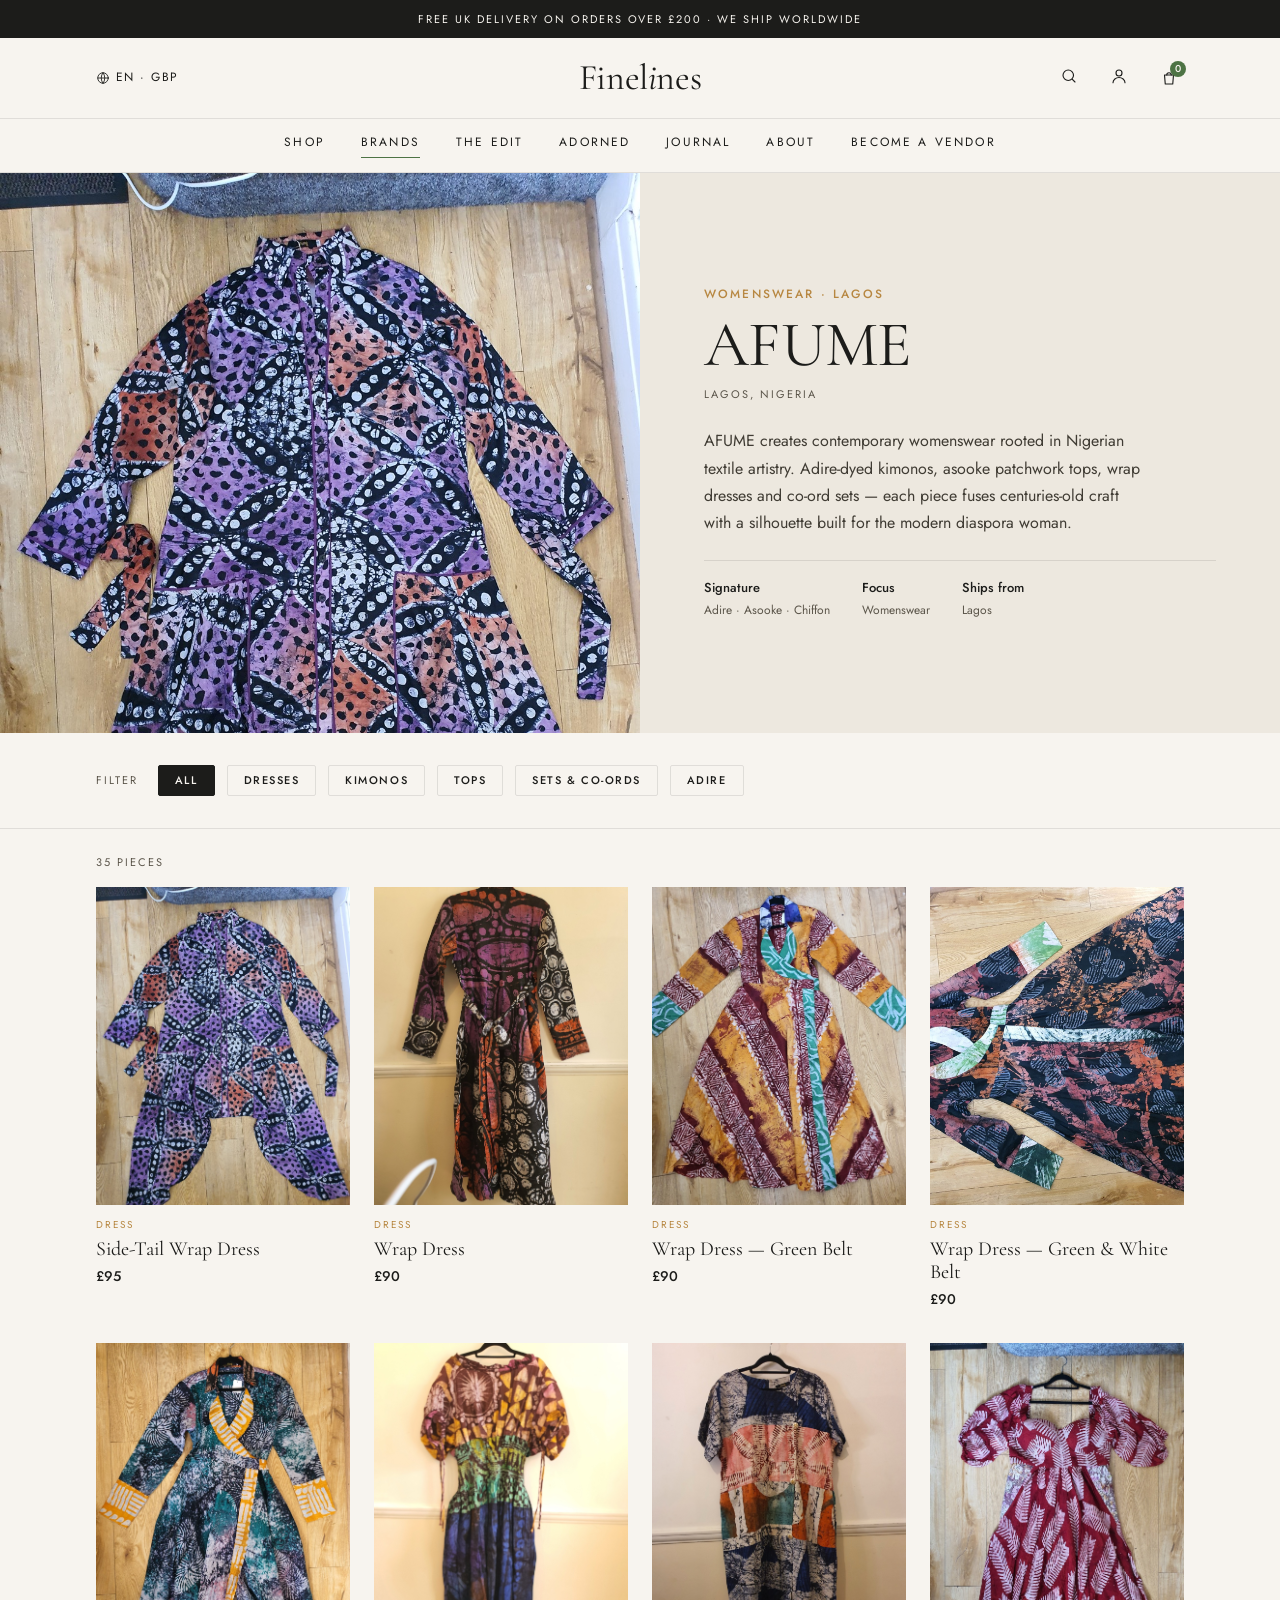
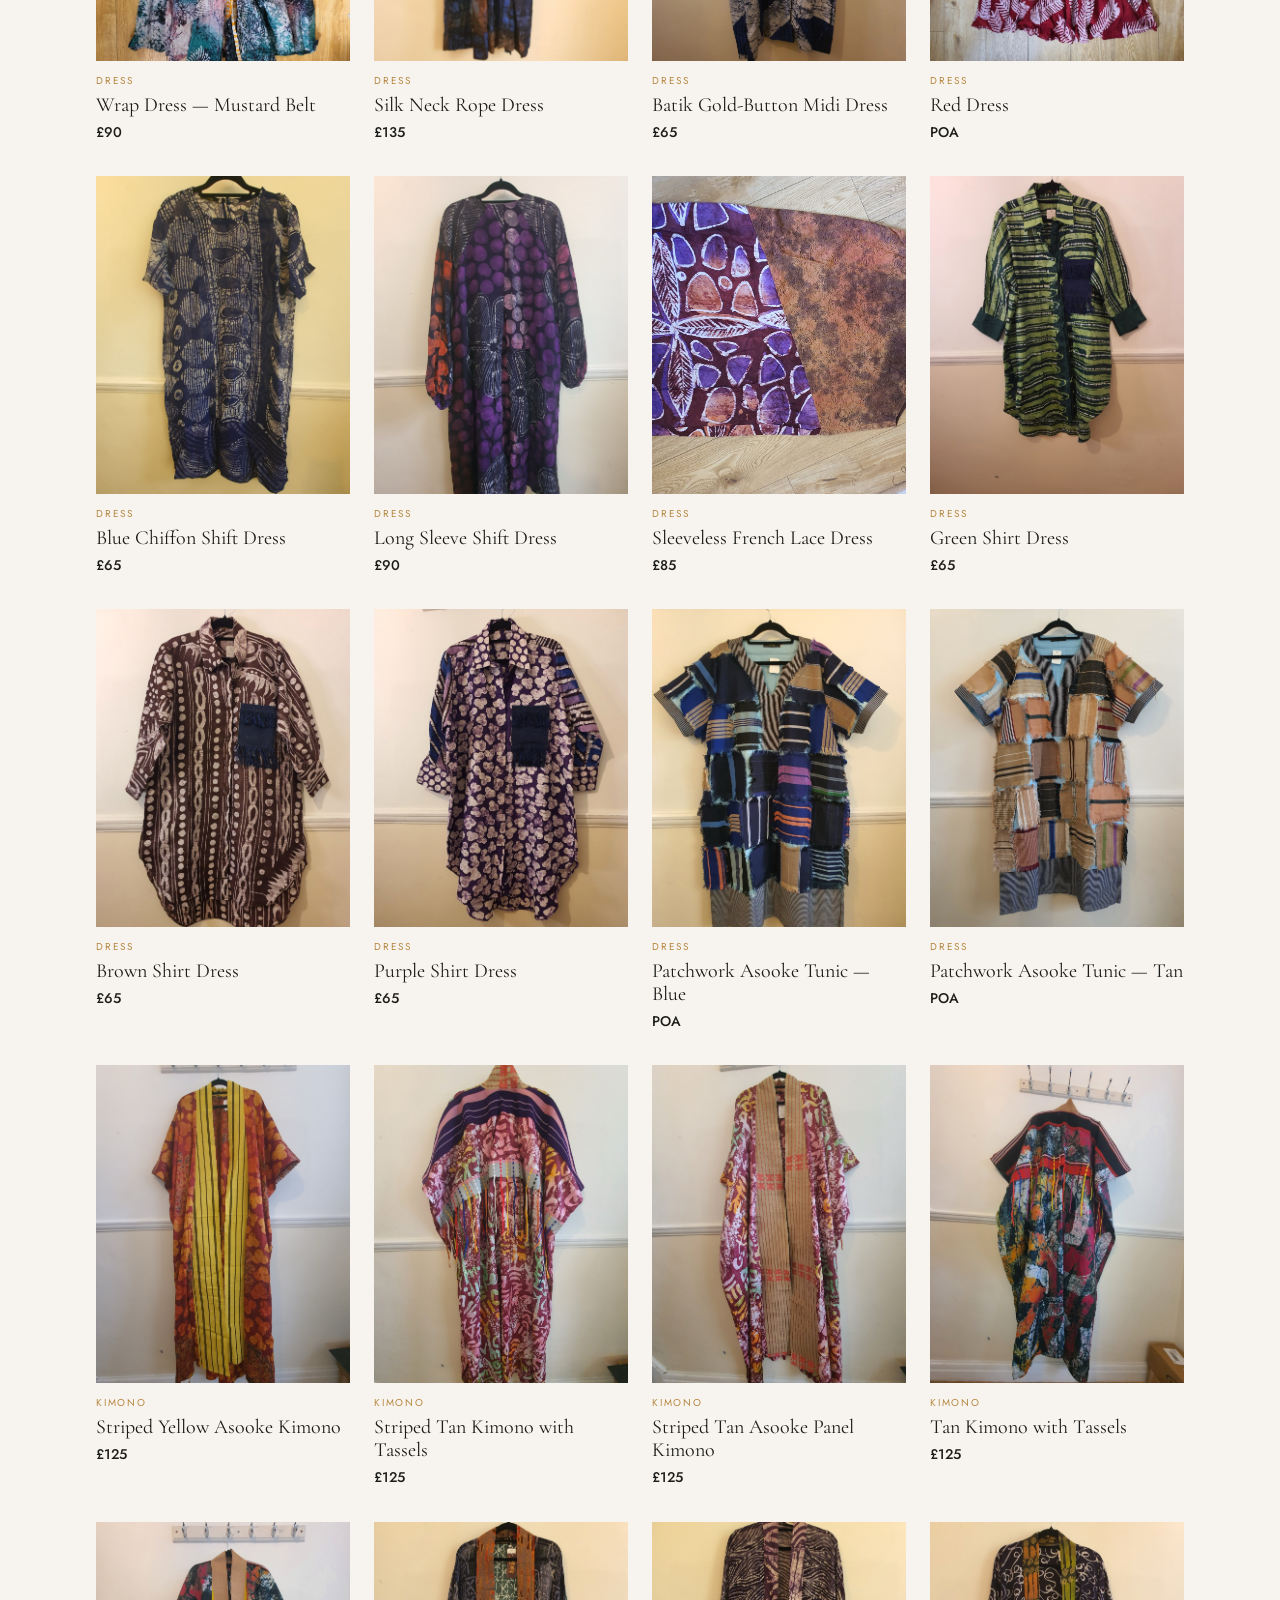
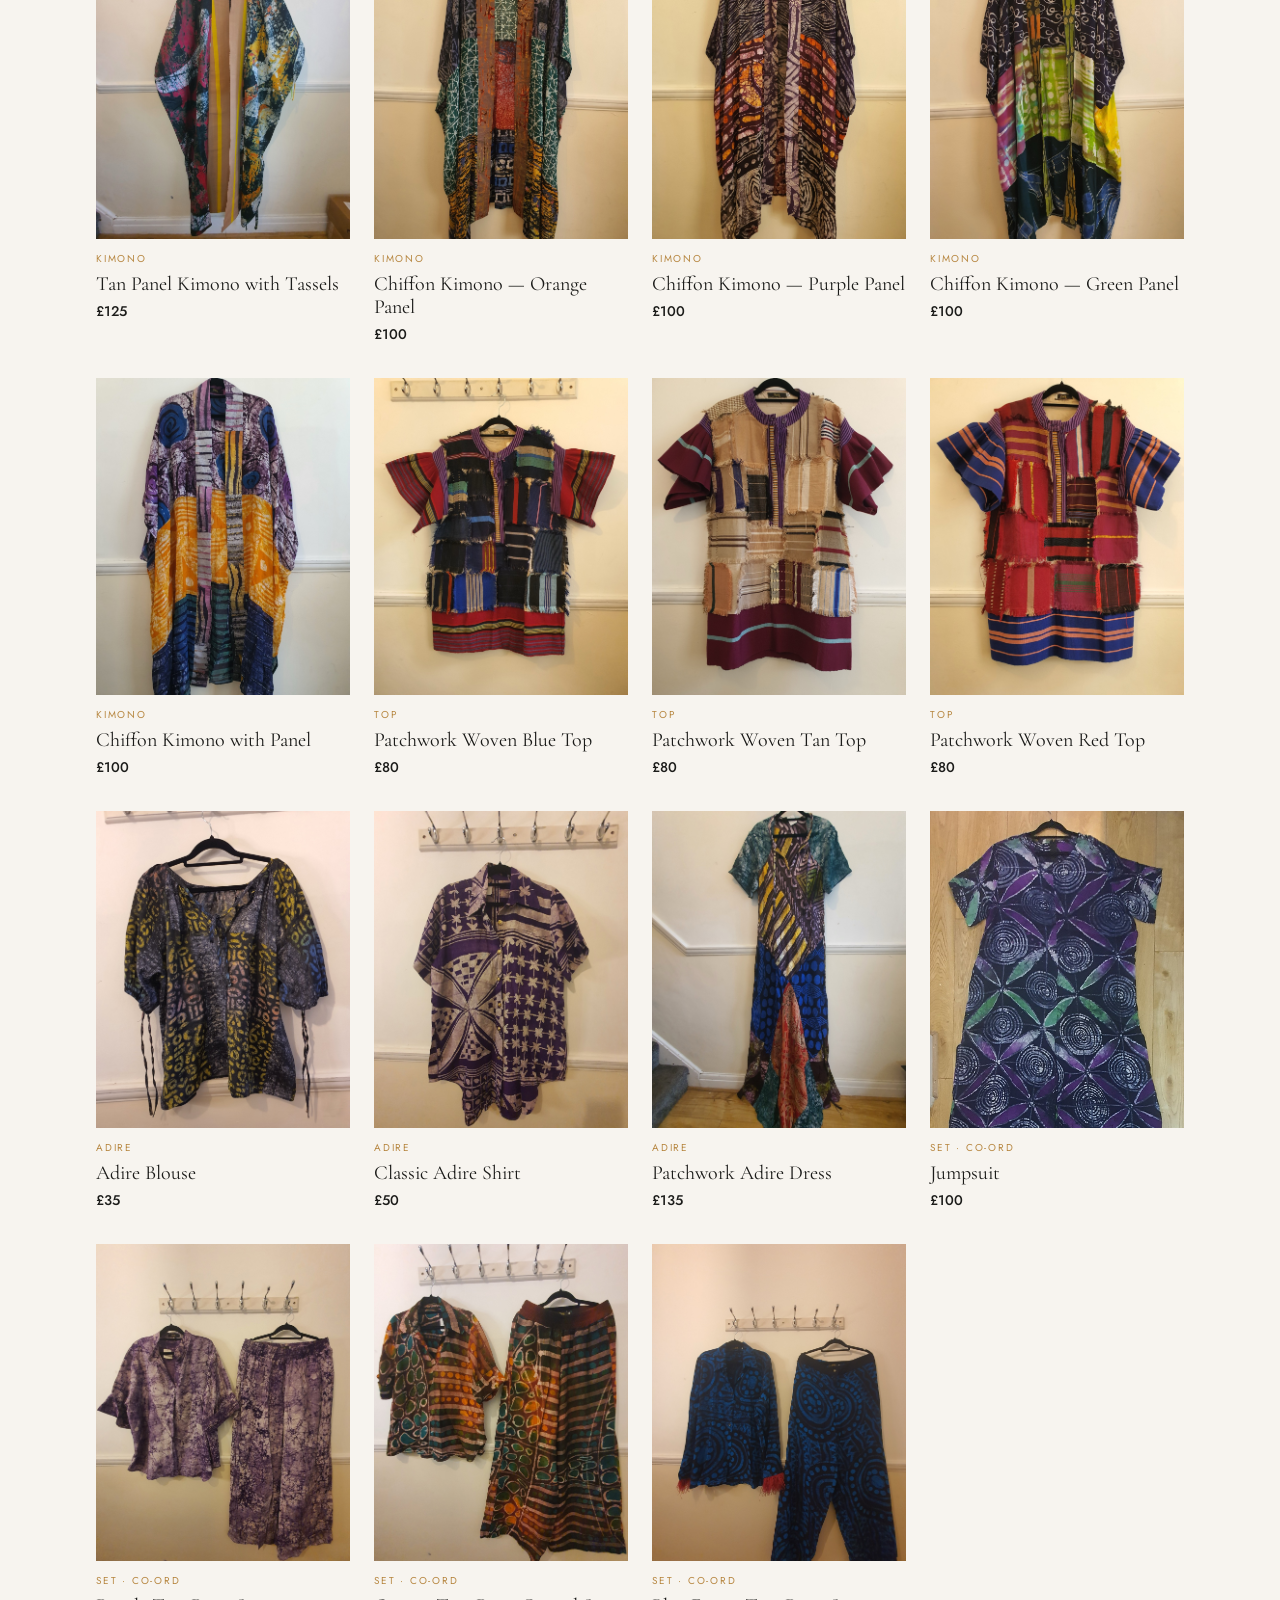
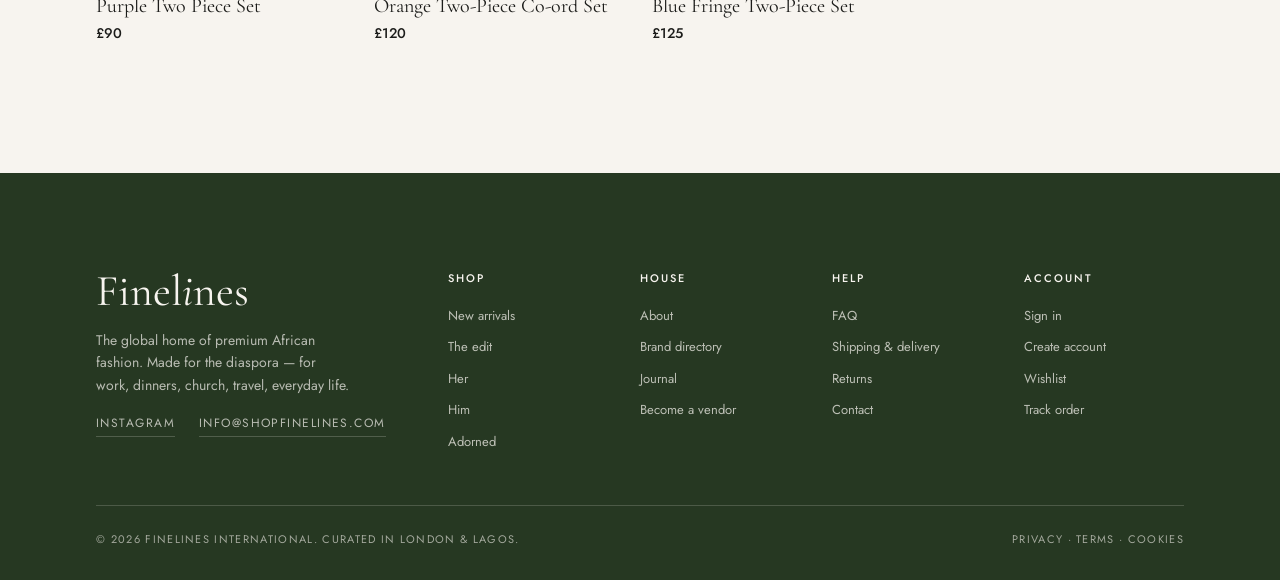
==== commit 58c49b55: "Add cart page and wire up bag icon across all brand pages - cart.html: basket with qty controls, rem" ====
--- a/afume.html
+++ b/afume.html
@@ -255,10 +255,10 @@
       <button class="fl-icon-btn" aria-label="Account">
         <svg width="18" height="18" viewBox="0 0 24 24" fill="none" stroke="currentColor" stroke-width="1.5" stroke-linecap="round" stroke-linejoin="round"><circle cx="12" cy="8" r="4"/><path d="M4 21c0-4 4-7 8-7s8 3 8 7"/></svg>
       </button>
-      <button class="fl-icon-btn fl-cart-btn" aria-label="Bag">
+      <a href="cart.html" class="fl-icon-btn fl-cart-btn" aria-label="Bag" style="position:relative;display:inline-flex;align-items:center;justify-content:center">
         <svg width="18" height="18" viewBox="0 0 24 24" fill="none" stroke="currentColor" stroke-width="1.5" stroke-linecap="round" stroke-linejoin="round"><path d="M6 8h12l-1 12H7Z"/><path d="M9 8a3 3 0 0 1 6 0"/></svg>
         <span class="fl-cart-badge">0</span>
-      </button>
+      </a>
     </div>
   </div>
   <nav class="fl-subnav">
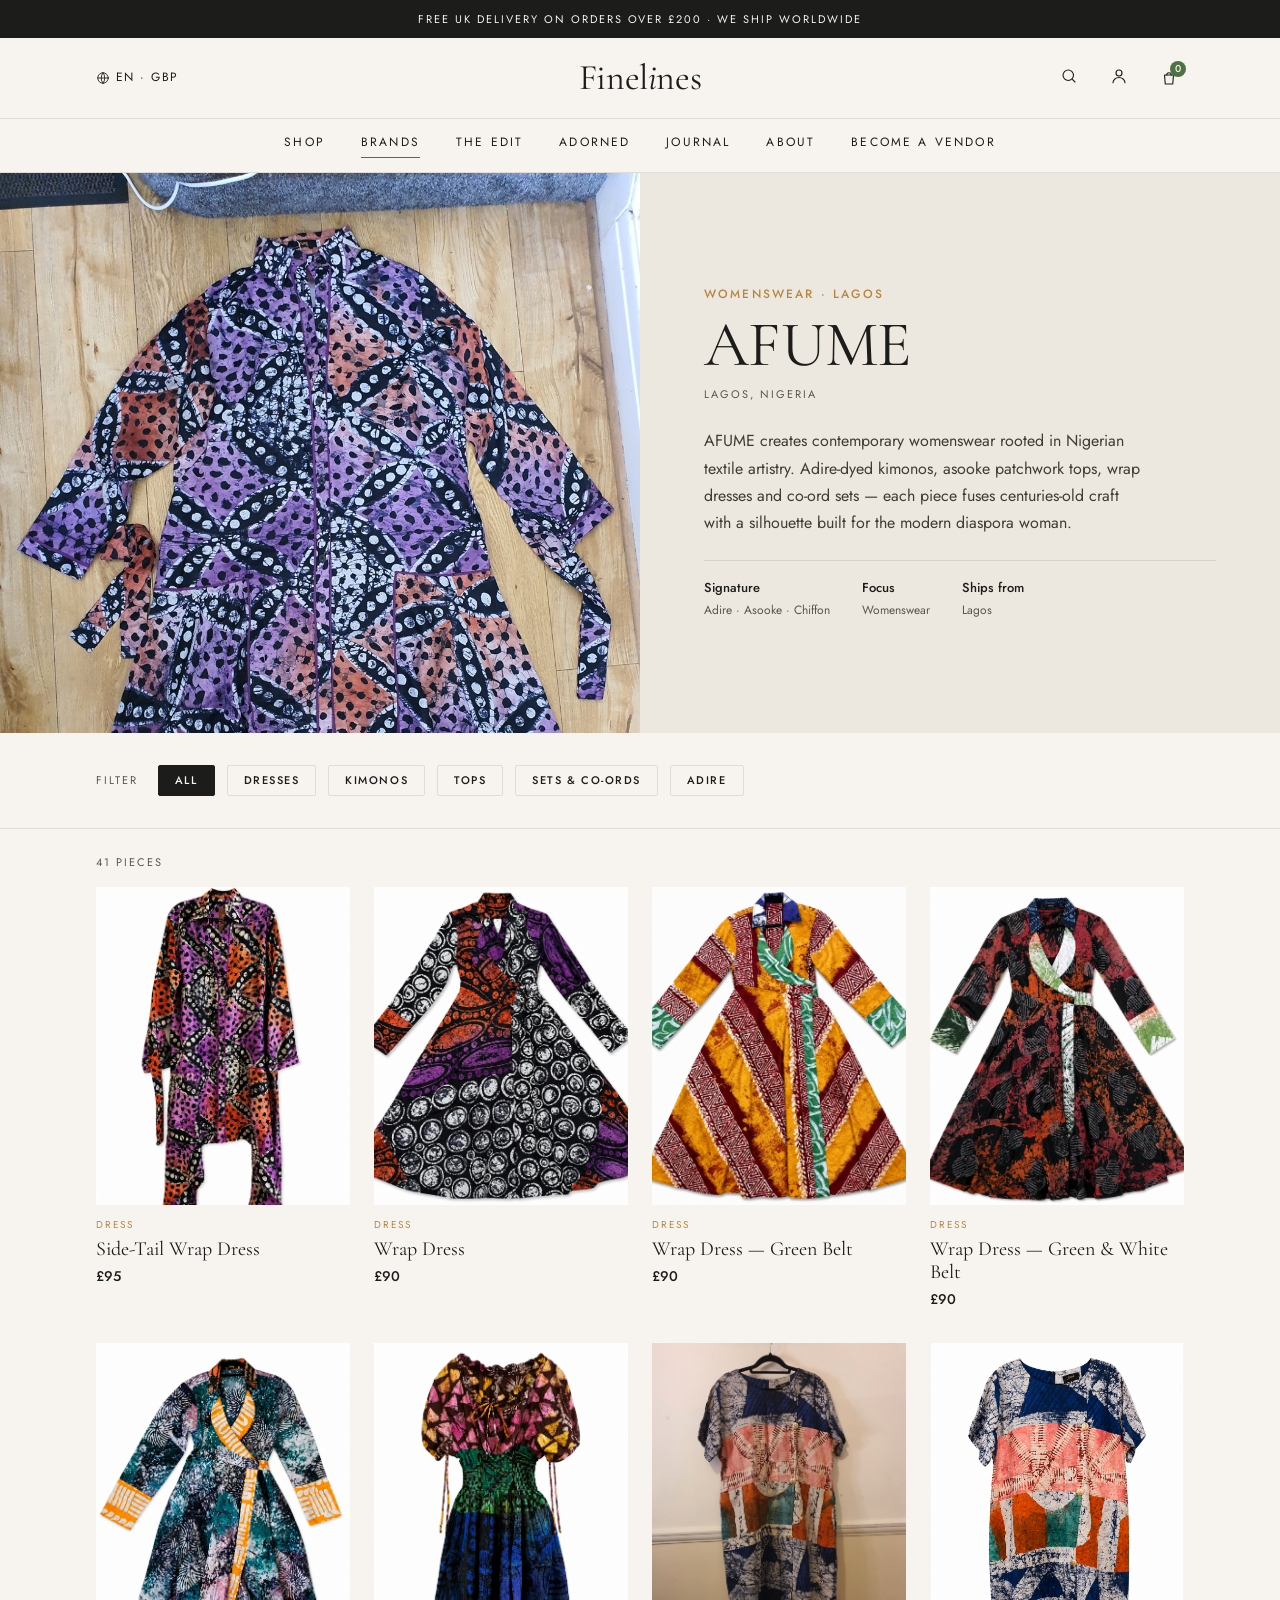
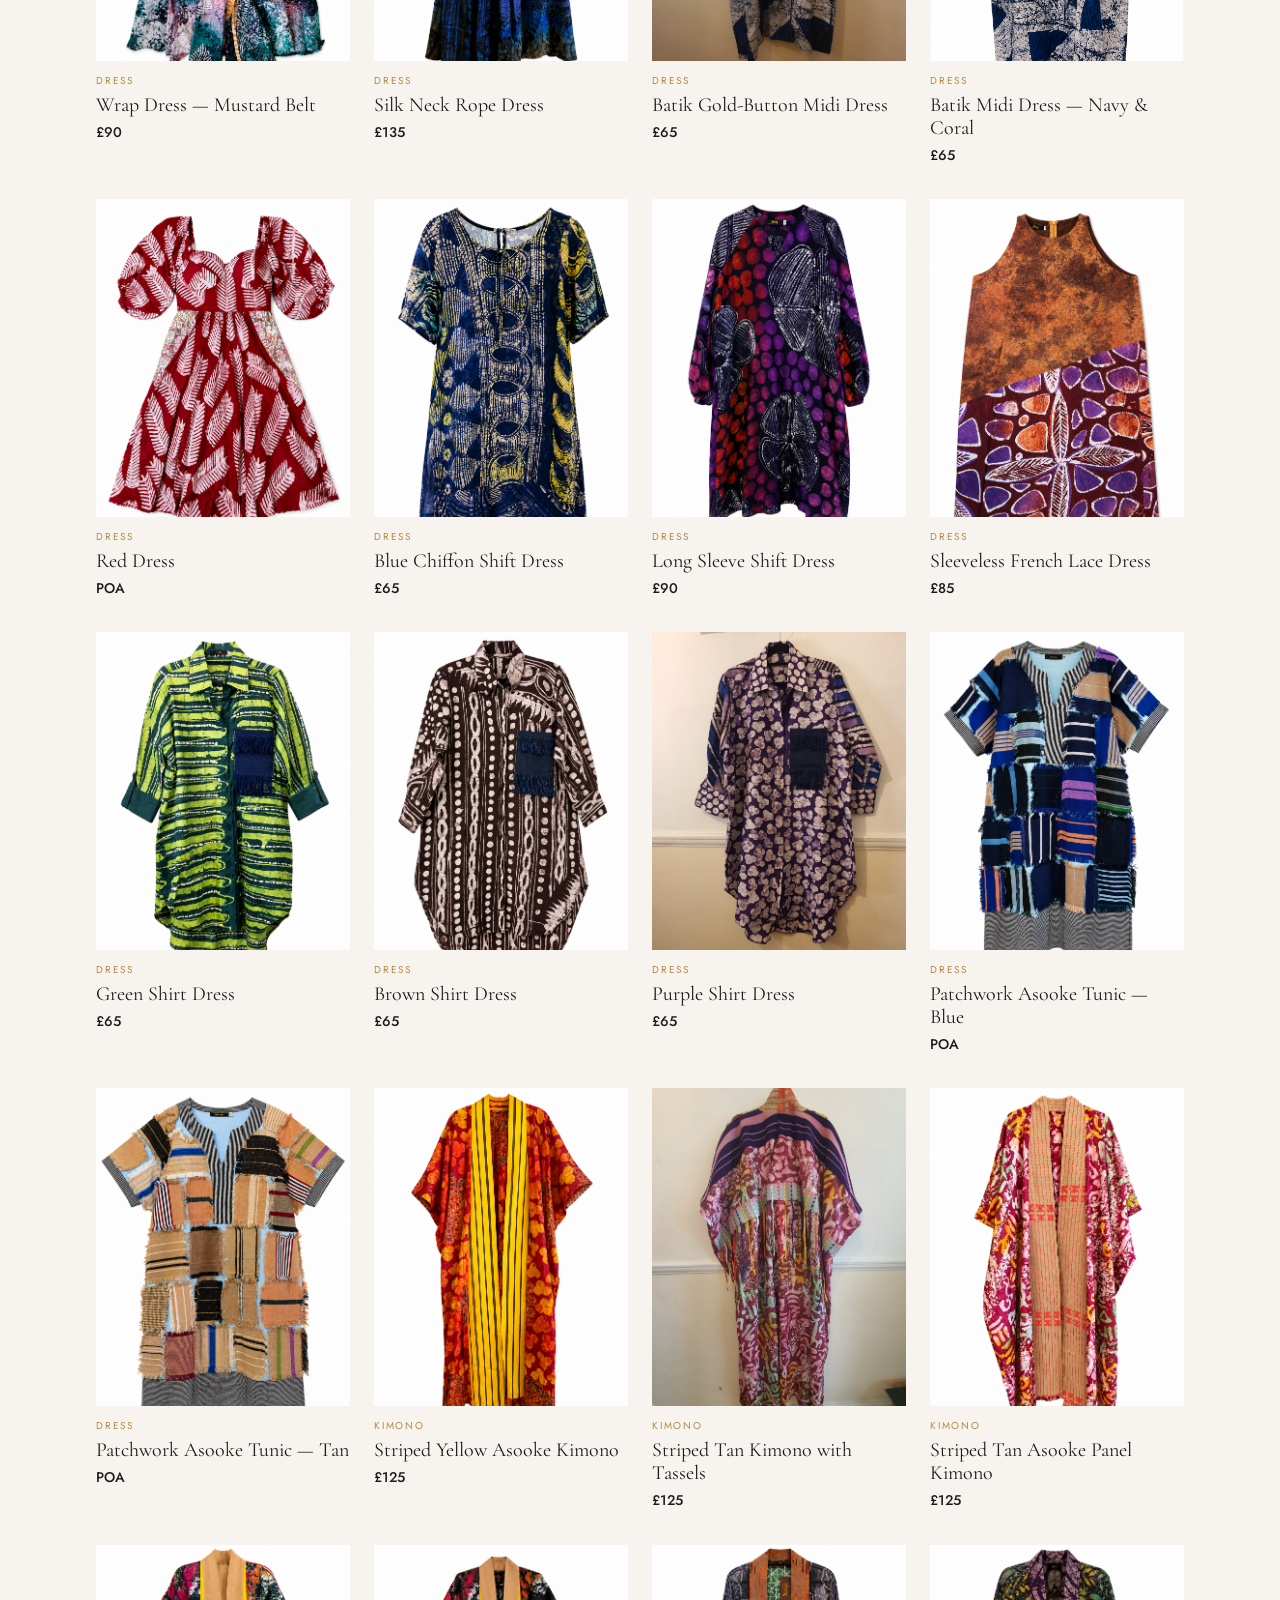
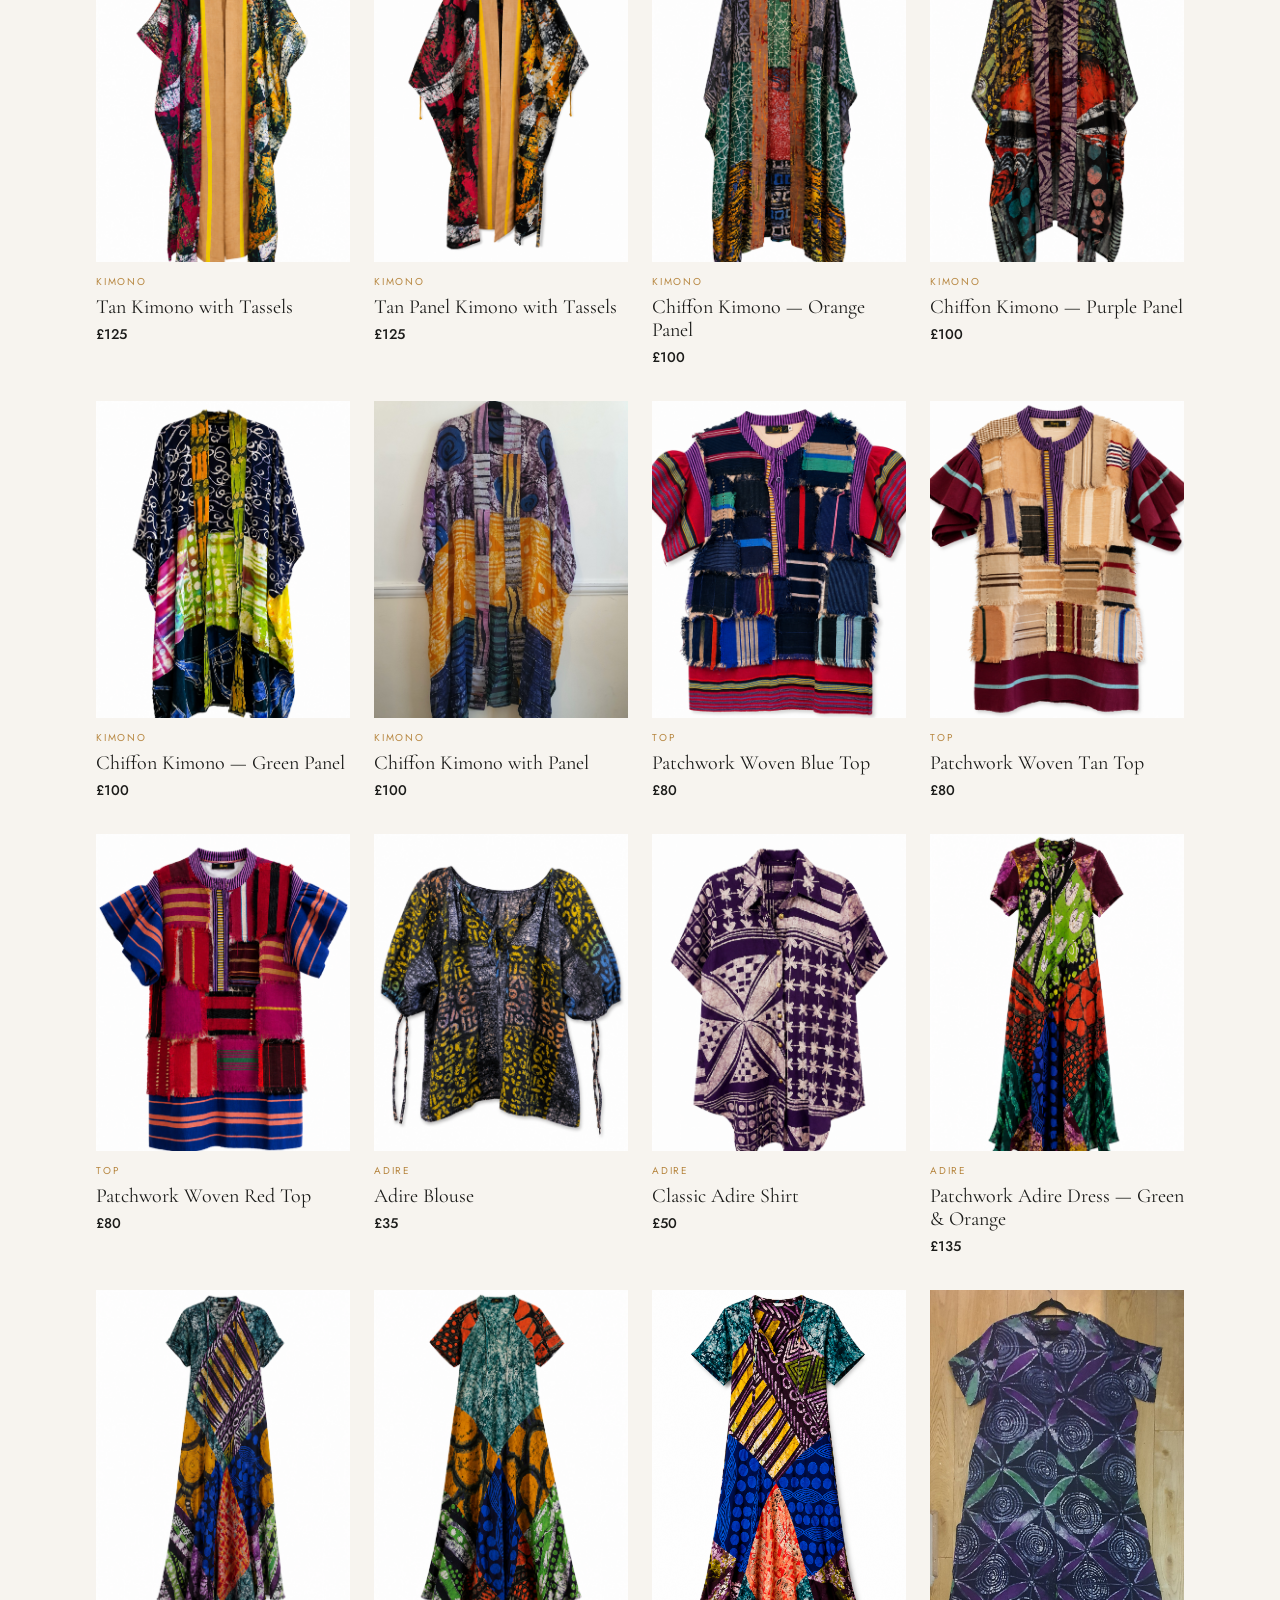
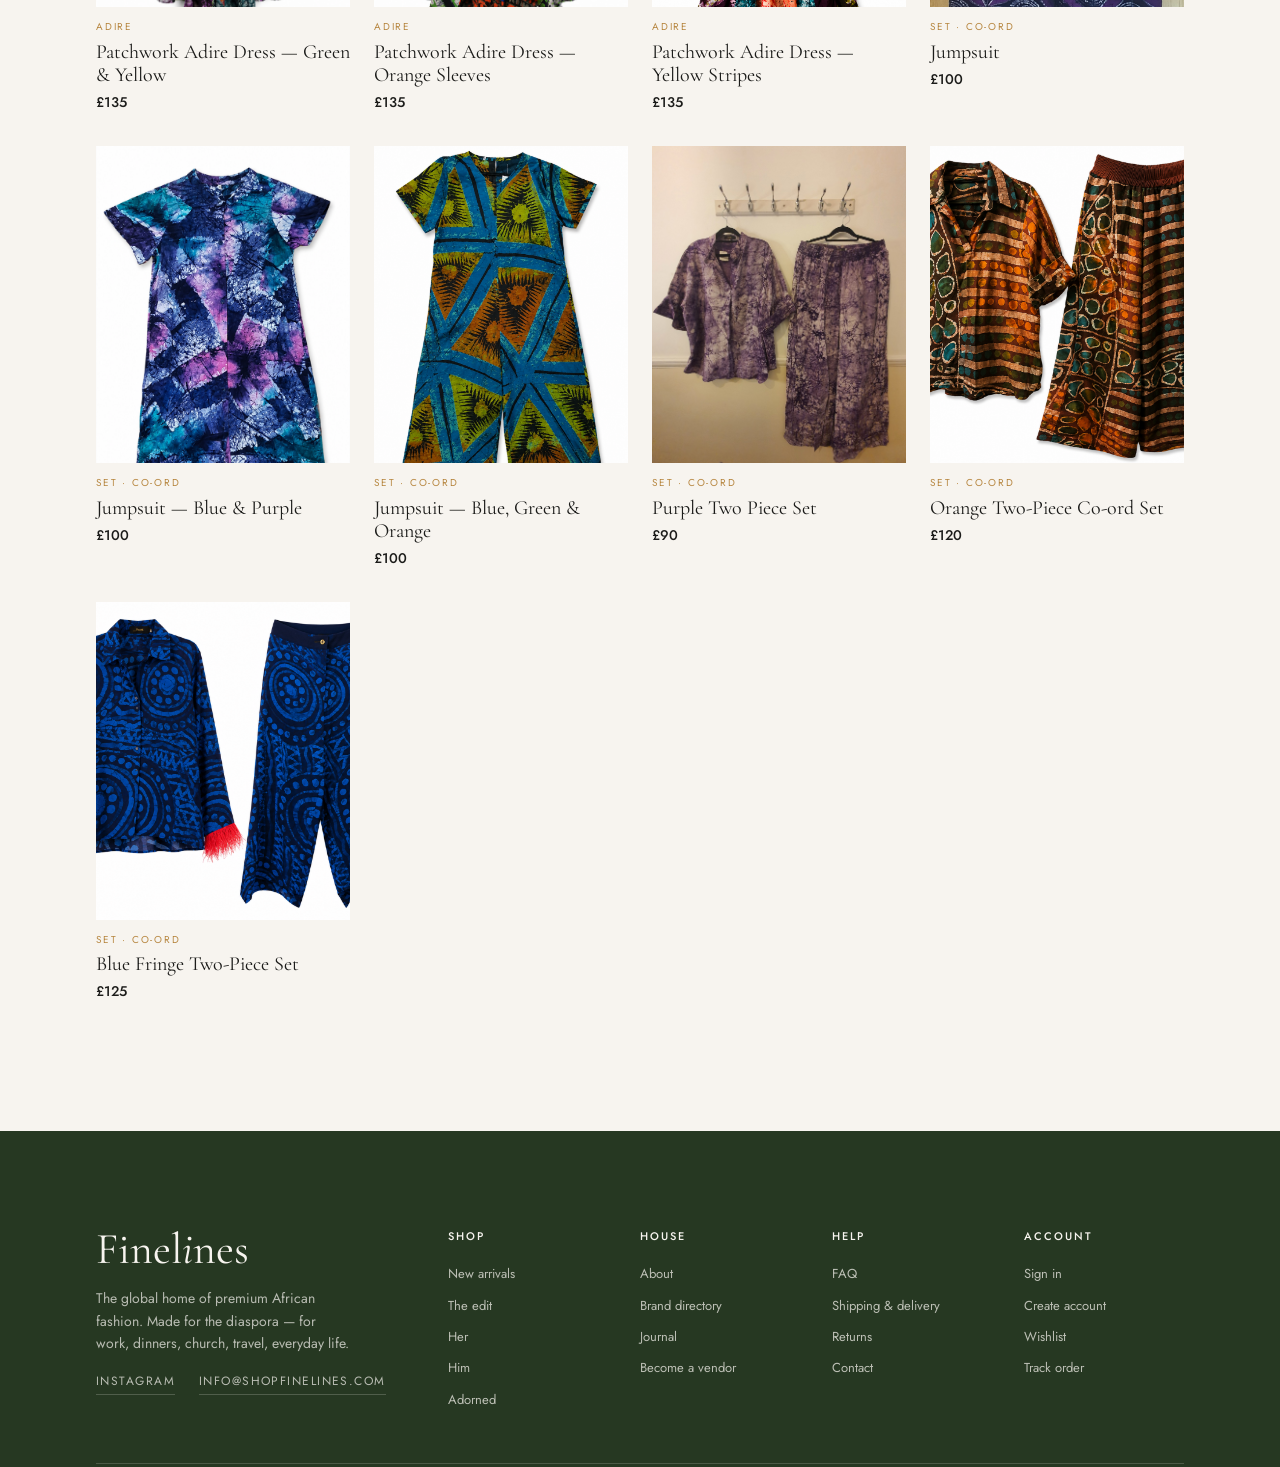
==== commit 7c7cfc2b: "Update AFUME: edited PNG images, new products, variant expansion - All product images switched from " ====
--- a/afume.html
+++ b/afume.html
@@ -398,7 +398,7 @@
     const key = p.name + '|' + size;
     const existing = cart.find(i => i.key === key);
     if (existing) { existing.qty = (existing.qty || 1) + 1; }
-    else { cart.push({ key, name: p.name, colour: p.colour, price: p.price, size, qty: 1, img: p.img }); }
+    else { cart.push({ key, name: p.name, colour: p.colour, price: p.price, size, qty: 1, img: BASE + p.img }); }
     saveCart(cart);
     updateBadge();
   }
@@ -409,37 +409,37 @@
     // DRESSES
     { name: 'Side-Tail Wrap Dress',               cat: 'dresses', colour: 'Ivory',            price: '£95',
       sizes: ['18'],
-      img: 'Side-Tail Wrap Dress.jpg',       alt: 'Side-Tail Wrap Dress(1).jpg',
+      img: 'Side-Tail Wrap Dress Front.png',  alt: 'Side-Tail Wrap Dress Back.png',
       desc: 'A contemporary wrap silhouette with an elongated side tail that creates a draped, asymmetric hemline. Fluid and feminine, it moves beautifully and flatters a range of body shapes.',
       fabric: 'Woven fashion fabric', fit: 'Wrap silhouette, asymmetric hem' },
 
     { name: 'Wrap Dress',                          cat: 'dresses', colour: 'Floral print',     price: '£90',
       sizes: ['8'],
-      img: 'Wrap dress.jpg',                 alt: 'Wrap dress(1).jpg',
+      img: 'Wrap dress Front.png',            alt: 'Wrap dress Back.png',
       desc: 'The wrap dress is a wardrobe constant — and this one earns its keep. A clean, adjustable silhouette that ties at the waist, suited to real bodies and real occasions.',
       fabric: 'Woven fashion fabric', fit: 'Wrap silhouette, adjustable at waist' },
 
     { name: 'Wrap Dress — Green Belt',             cat: 'dresses', colour: 'Green belt',       price: '£90',
       sizes: ['10'],
-      img: 'Wrap Dress with green belt.jpg', alt: 'Wrap dress green belt.jpg',
+      img: 'Wrap Dress with green belt.png',
       desc: 'The same beautifully proportioned wrap silhouette, styled with a contrasting green sash belt that defines the waist and adds a punch of colour.',
       fabric: 'Woven fashion fabric', fit: 'Wrap silhouette, adjustable at waist' },
 
     { name: 'Wrap Dress — Green & White Belt',     cat: 'dresses', colour: 'Green & white',    price: '£90',
       sizes: ['12'],
-      img: 'Wrap dress green_white belt.jpg',
+      img: 'Wrap dress green - white belt.png',
       desc: 'Versatile wrap styling paired with a two-tone green and white belt — a considered detail that adds pattern interest without overpowering the dress.',
       fabric: 'Woven fashion fabric', fit: 'Wrap silhouette, adjustable at waist' },
 
     { name: 'Wrap Dress — Mustard Belt',           cat: 'dresses', colour: 'Mustard belt',     price: '£90',
       sizes: ['10'],
-      img: 'Wrap dress mustard belt.jpg',
+      img: 'Wrap dress mustard belt.png',
       desc: 'The wrap dress elevated with a warm mustard belt — a pop of yellow that works year-round. Mix and match the belt with other pieces in your wardrobe.',
       fabric: 'Woven fashion fabric', fit: 'Wrap silhouette, adjustable at waist' },
 
     { name: 'Silk Neck Rope Dress',                cat: 'dresses', colour: 'Adire navy',       price: '£135',
       sizes: ['10'],
-      img: 'Silk Neck Rope Dress.jpg',       alt: 'Silk Neck rope dress(1).jpg',
+      img: 'Silk Neck rope dress.png',        alt: 'Silk Neck rope dress(1).png',
       desc: 'Luxurious silk adire fabric gathered into a halter-style dress with a signature rope-tied neck closure. The hand-dyed silk catches the light differently at every angle — a dress that rewards movement.',
       fabric: 'Silk adire', fit: 'Halter silhouette, relaxed through body' },
 
@@ -449,39 +449,45 @@
       desc: 'A midi dress in rich batik-patterned fabric, structured with gold-tone button detailing down the front. The button closure references tailored heritage dressing while the batik roots it firmly in West African textile culture.',
       fabric: 'Batik-dyed cotton', fit: 'Relaxed midi, fitted at shoulder' },
 
+    { name: 'Batik Midi Dress — Navy & Coral',     cat: 'dresses', colour: 'Navy & coral',     price: '£65',
+      sizes: [],
+      img: 'Afume-batik-gold-button-midi-dress-navy-coral.png',
+      desc: 'The gold-button midi dress in a fresh navy and coral colourway — a cooler, more graphic take on the same beautifully constructed silhouette. As wearable at a dinner party as it is to work.',
+      fabric: 'Batik-dyed cotton', fit: 'Relaxed midi, fitted at shoulder' },
+
     { name: 'Red Dress',                           cat: 'dresses', colour: 'Red',              price: 'POA',
       sizes: ['8'],
-      img: 'Red Dress.jpg',
+      img: 'Red Dress.png',
       desc: 'A bold statement in red. The clean silhouette lets the colour command the room — powerful, joyful, unapologetic.',
       fabric: 'Fashion fabric', fit: 'Relaxed, structured' },
 
     { name: 'Blue Chiffon Shift Dress',            cat: 'dresses', colour: 'Powder blue',      price: '£65',
       sizes: ['10'],
-      img: 'Blue Chiffon shift dress.jpg',   alt: 'Blue Chiffon shift dress alt.jpg',
+      img: 'Blue Chiffon shift dress.png',    alt: 'Blue Chiffon shift dress alt.png',
       desc: 'A fluid shift dress in powder-blue chiffon with a subtle side slit for easy movement. Light and breathable — perfect for warm-weather dressing or layered over a slip for evening.',
       fabric: 'Chiffon', fit: 'Shift silhouette, relaxed through body' },
 
     { name: 'Long Sleeve Shift Dress',             cat: 'dresses', colour: 'Printed',          price: '£90',
       sizes: [],
-      img: 'Long Sleeve Shift dress .jpg',   alt: 'Long sleeve shift dress (1).jpg',
+      img: 'Long sleeve shift dress front.png', alt: 'Long sleeve shift dress back.png',
       desc: 'A long-sleeved shift dress with a clean, minimal silhouette. The understated cut lets the fabric and colour do the talking — effortless from desk to dinner.',
       fabric: 'Woven fabric', fit: 'Straight shift, relaxed fit' },
 
     { name: 'Sleeveless French Lace Dress',        cat: 'dresses', colour: 'Mixed',            price: '£85',
       sizes: ['18'],
-      img: 'Sleeveless french lace combination dress.jpg',
+      img: 'Sleeveless french lace combination dress.png',
       desc: 'A sleeveless dress that brings together fine French lace and a contrasting fabric base — European material meeting African design sensibility. Refined and occasion-ready.',
       fabric: 'French lace & complementary base fabric', fit: 'Fitted through bodice, skims the body' },
 
     { name: 'Green Shirt Dress',                   cat: 'dresses', colour: 'Sage green',       price: '£65',
       sizes: ['14'],
-      img: 'Green Shirt Dress.jpg',
+      img: 'Green Shirt Dress.png',
       desc: 'Sage green cotton meets a hand-woven asooke patch pocket in this quietly confident shirt dress. Clean lines and cultural detail in equal measure.',
       fabric: 'Cotton with hand-woven asooke pocket', fit: 'Shirt dress, straight cut' },
 
     { name: 'Brown Shirt Dress',                   cat: 'dresses', colour: 'Warm brown',       price: '£65',
       sizes: ['12'],
-      img: 'Brown Shirt Dress.jpg',
+      img: 'Brown Shirt Dress.png',
       desc: 'A refined shirt dress in tonal brown, distinguished by a single asooke-cloth patch pocket — a small detail that speaks to craft and intention. Button-through front, worn belted or loose.',
       fabric: 'Cotton with hand-woven asooke pocket', fit: 'Shirt dress, straight cut' },
 
@@ -493,20 +499,20 @@
 
     { name: 'Patchwork Asooke Tunic — Blue',       cat: 'dresses', colour: 'Indigo & multi',   price: 'POA',
       sizes: ['18'],
-      img: 'Patchwork asooke woven tunic dress (Blue).jpg', alt: 'Patchwork asooke woven tunic dress (Blue)(1).jpg',
+      img: 'Patchwork asooke woven tunic dress (Blue).png',
       desc: 'A tunic dress built from panels of hand-woven aso-oke in blue tones and complementary colours, stitched in a deliberate patchwork composition. A tribute to the Yoruba weaver — each panel different, the whole unified by craft.',
       fabric: 'Hand-woven aso-oke, patchwork construction', fit: 'Relaxed tunic silhouette, midi length' },
 
     { name: 'Patchwork Asooke Tunic — Tan',        cat: 'dresses', colour: 'Tan & multi',      price: 'POA',
       sizes: ['16'],
-      img: 'Patchwork asooke woven tunic dress (Tan).jpg',
+      img: 'Patchwork asooke woven tunic dress (Tan).png',
       desc: 'Earthy tan aso-oke panels assembled into a wearable composition — warm, grounded tones that speak to the landscape of West Africa. No two pieces are identical.',
       fabric: 'Hand-woven aso-oke, patchwork construction', fit: 'Relaxed tunic silhouette, midi length' },
 
     // KIMONOS
     { name: 'Striped Yellow Asooke Kimono',        cat: 'kimonos', colour: 'Yellow & multi',   price: '£125',
       sizes: ['One size'],
-      img: 'Striped Yellow Panel asooke kimono with tassels.jpg', alt: 'Striped Yellow kimono with tassels.jpg',
+      img: 'Striped Yellow Panel asooke kimono with tassels.png', alt: 'Striped Yellow Panel asooke kimono with tassels (2).png',
       desc: 'Sunshine-yellow striped aso-oke with a bold asooke panel at the front and tassel detailing at the hem and cuffs. A celebration garment in the truest sense — worn to be seen, made to last.',
       fabric: 'Hand-woven aso-oke with tassel trim', fit: 'One size, open front, floor-grazing' },
 
@@ -518,37 +524,37 @@
 
     { name: 'Striped Tan Asooke Panel Kimono',     cat: 'kimonos', colour: 'Tan & contrast',   price: '£125',
       sizes: ['One size'],
-      img: 'Striped Tan Asooke Panel kimono with tassels.jpg',
+      img: 'Striped Tan Asooke Panel kimono with tassels Front.png', alt: 'Striped Tan Asooke Panel kimono with tassels Back.png',
       desc: 'A tan striped aso-oke kimono with a distinct woven panel that introduces a contrasting colour and weave pattern. Tassels at the hem complete this considered, cultural piece.',
       fabric: 'Hand-woven aso-oke with tassel trim', fit: 'One size, open front' },
 
     { name: 'Tan Kimono with Tassels',             cat: 'kimonos', colour: 'Warm tan',         price: '£125',
       sizes: ['One size'],
-      img: 'Tan kimono with tassels.jpg',
+      img: 'Tan kimono with tassels Front.png', alt: 'Tan kimono with tassels Back.png',
       desc: 'A clean, unfussy aso-oke kimono in a warm tan ground. The tassels bring movement and a quietly festive energy — the simplest version of this silhouette, and perhaps the most wearable.',
       fabric: 'Hand-woven aso-oke with tassel trim', fit: 'One size, open front' },
 
     { name: 'Tan Panel Kimono with Tassels',       cat: 'kimonos', colour: 'Tan & multi panel', price: '£125',
       sizes: ['One size'],
-      img: 'Tan panel kimono with tassels.jpg', alt: 'Tan panel kimono with tassels(1).jpg',
+      img: 'Tan panel kimono with tassels Front.png', alt: 'Tan panel kimono with tassels Back.png',
       desc: 'The tan aso-oke ground is interrupted by a woven panel in contrasting colour — a design decision that rewards close looking. Tassel trim adds the finishing movement.',
       fabric: 'Hand-woven aso-oke with tassel trim', fit: 'One size, open front' },
 
     { name: 'Chiffon Kimono — Orange Panel',       cat: 'kimonos', colour: 'Ivory & orange',   price: '£100',
       sizes: ['One size'],
-      img: 'Chiffon kimono with contrast orange panel.jpg', alt: 'Chiffon kimono with contrast orange pattern panel.jpg',
+      img: 'Chiffon kimono with contrast orange panel.png', alt: 'Chiffon kimono with contrast orange pattern panel.png',
       desc: 'A chiffon kimono energised by a warm orange contrast panel. The translucent outer layers soften the boldness of the panel detail, creating a look that is vibrant without being overwhelming.',
       fabric: 'Chiffon with woven orange contrast panel', fit: 'One size, open front' },
 
     { name: 'Chiffon Kimono — Purple Panel',       cat: 'kimonos', colour: 'Ivory & purple',   price: '£100',
       sizes: ['One size'],
-      img: 'Chiffon kimono with contrast purple panel.jpg', alt: 'Chiffon kimono with contrast purple panel(1).jpg',
+      img: 'Chiffon kimono with contrast purple panel.png', alt: 'Chiffon kimono with contrast purple panel (2).png',
       desc: 'Rich purple contrast panels anchor this sheer chiffon kimono, creating depth and drama. A layer that transforms any base outfit into something considered and complete.',
       fabric: 'Chiffon with woven purple contrast panel', fit: 'One size, open front' },
 
     { name: 'Chiffon Kimono — Green Panel',        cat: 'kimonos', colour: 'Ivory & green',    price: '£100',
       sizes: ['One size'],
-      img: 'Chiffon Kimono with contrast green panel.jpg',
+      img: 'Chiffon Kimono with contrast green panel.png',
       desc: 'Ivory chiffon opens to reveal a rich green contrast panel — the detail that elevates this kimono from cover-up to statement layer. Wear over a slip dress or tailored trousers.',
       fabric: 'Chiffon with woven green contrast panel', fit: 'One size, open front' },
 
@@ -561,46 +567,76 @@
     // TOPS
     { name: 'Patchwork Woven Blue Top',            cat: 'tops',    colour: 'Blue & alaari',    price: '£80',
       sizes: [],
-      img: 'Patchwork woven blue top with alaari sleeves.jpg', alt: 'Patchwork woven blue top with alaari sleeves(1).jpg',
+      img: 'Patchwork woven blue top with alaari sleeves.png',
       desc: 'A statement top composed of hand-woven blue aso-oke panels, finished with striking alaari (red-orange) sleeves — a bold meeting of two of Nigeria\'s most celebrated textile traditions. Each piece is unique, shaped by the weaver\'s hand.',
       fabric: 'Hand-woven aso-oke & alaari', fit: 'Relaxed, boxy cut' },
 
     { name: 'Patchwork Woven Tan Top',             cat: 'tops',    colour: 'Tan & alaari',     price: '£80',
       sizes: [],
-      img: 'Patchwork woven tan top with alaari sleeves.jpg',
+      img: 'Patchwork woven tan top with alaari sleeves.png',
       desc: 'Earthy tan woven panels with alaari accent sleeves — a grounded, warm palette that carries the weight of tradition lightly. Works beautifully with wide-leg trousers or a simple skirt.',
       fabric: 'Hand-woven aso-oke & alaari', fit: 'Relaxed, boxy cut' },
 
     { name: 'Patchwork Woven Red Top',             cat: 'tops',    colour: 'Red & blue',       price: '£80',
       sizes: [],
-      img: 'Patchwork woven red top with blue sleeves.jpg',
+      img: 'Patchwork woven red top with blue sleeves.png',
       desc: 'Warm red woven aso-oke panels joined with cool contrasting blue sleeves — a head-turning top where the interplay of colour tells a story of craft passed through generations.',
       fabric: 'Hand-woven aso-oke', fit: 'Relaxed, boxy cut' },
 
     // ADIRE
     { name: 'Adire Blouse',                        cat: 'adire',   colour: 'Indigo',           price: '£35',
       sizes: ['16'],
-      img: 'Adire Blouse.jpg',
+      img: 'Adire Blouse.png',
       desc: 'A breezy relaxed-fit blouse in hand-dyed adire cotton — Nigeria\'s oldest resist-dye tradition. Bold indigo patterning meets a relaxed Western silhouette, as at home at the office as it is at a weekend market.',
       fabric: 'Hand-dyed adire cotton', fit: 'Relaxed, boxy cut' },
 
     { name: 'Classic Adire Shirt',                 cat: 'adire',   colour: 'Indigo',           price: '£50',
       sizes: ['10', '12'],
-      img: 'Classic Adire Shirt.jpg size 10, 12.jpg',
+      img: 'Classic Adire Shirt.png',
       desc: 'A crisp button-down reimagined in bold adire cloth. The tailored collar and cuff detail give a structured silhouette while the hand-dyed pattern ensures no two shirts are exactly alike.',
       fabric: 'Hand-dyed adire cotton', fit: 'Tailored shirt fit' },
 
-    { name: 'Patchwork Adire Dress',               cat: 'adire',   colour: 'Indigo multi',     price: '£135',
+    { name: 'Patchwork Adire Dress — Green & Orange', cat: 'adire', colour: 'Green & orange',  price: '£135',
       sizes: ['16'],
-      img: 'Patchwork Adire dress.jpg', alt: 'Patchwork Adire dress-alt.jpg',
-      desc: 'A showpiece dress assembled from hand-dyed adire panels in varying indigo depths — each patch unique, the whole greater than its parts. Wearable art rooted in the Yoruba adire tradition of Southern Nigeria.',
+      img: 'Patchwork Adire dress - Green & Orange.png',
+      desc: 'A showpiece dress assembled from hand-dyed adire panels in green and orange tones — each patch unique, the whole greater than its parts. Wearable art rooted in the Yoruba adire tradition of Southern Nigeria.',
       fabric: 'Hand-dyed adire cotton, patchwork construction', fit: 'Relaxed, flowing' },
 
-    // SETS
+    { name: 'Patchwork Adire Dress — Green & Yellow', cat: 'adire', colour: 'Green & yellow',  price: '£135',
+      sizes: ['16'],
+      img: 'Patchwork Adire dress - Green & Yellow.png',
+      desc: 'Hand-dyed adire panels in vibrant green and yellow — a sunlit composition that brings together two of West Africa\'s most joyful colours. Each piece is one of a kind.',
+      fabric: 'Hand-dyed adire cotton, patchwork construction', fit: 'Relaxed, flowing' },
+
+    { name: 'Patchwork Adire Dress — Orange Sleeves', cat: 'adire', colour: 'Orange',          price: '£135',
+      sizes: ['16'],
+      img: 'Patchwork Adire dress - Orange Sleeves.png',
+      desc: 'Adire patchwork with bold orange sleeves that frame and define the silhouette. The contrast of the sleeve against the body creates a graphic, wearable energy.',
+      fabric: 'Hand-dyed adire cotton, patchwork construction', fit: 'Relaxed, flowing' },
+
+    { name: 'Patchwork Adire Dress — Yellow Stripes', cat: 'adire', colour: 'Yellow stripe',   price: '£135',
+      sizes: ['16'],
+      img: 'Patchwork Adire dress Yellow Stripes.png',
+      desc: 'Adire patchwork anchored by striking yellow stripe panels — bold and joyful, a dress that is unmistakably intentional. Hand-crafted, never mass-produced.',
+      fabric: 'Hand-dyed adire cotton, patchwork construction', fit: 'Relaxed, flowing' },
+
+    // SETS & JUMPSUITS
     { name: 'Jumpsuit',                            cat: 'sets',    colour: 'Printed',          price: '£100',
-      sizes: ['S', 'L'],
+      sizes: ['S'],
       img: 'Jumpsuit.jpg', alt: 'Jumpsuit(1).jpg',
       desc: 'A structured jumpsuit in bold printed fabric — one piece that achieves everything. The wide leg and fitted waist create a flattering silhouette that works from day events to evening engagements.',
+      fabric: 'Printed fashion fabric', fit: 'Wide-leg jumpsuit, fitted at waist' },
+
+    { name: 'Jumpsuit — Blue & Purple',            cat: 'sets',    colour: 'Blue & purple',    price: '£100',
+      sizes: ['S'],
+      img: 'Jumpsuit Blue & Purple.png',
+      desc: 'A vibrant blue and purple printed jumpsuit with a bold graphic pattern. One confident piece that dresses itself — pair with simple sandals and let it lead.',
+      fabric: 'Printed fashion fabric', fit: 'Wide-leg jumpsuit, fitted at waist' },
+
+    { name: 'Jumpsuit — Blue, Green & Orange',     cat: 'sets',    colour: 'Blue, green & orange', price: '£100',
+      sizes: ['L'],
+      img: 'Jumpsuit - Blue, Green & Orange.png',
+      desc: 'Three colours, one powerful statement. This wide-leg jumpsuit in blue, green and orange printed fabric is the kind of piece that makes an entrance without trying.',
       fabric: 'Printed fashion fabric', fit: 'Wide-leg jumpsuit, fitted at waist' },
 
     { name: 'Purple Two Piece Set',                cat: 'sets',    colour: 'Purple',           price: '£90',
@@ -611,13 +647,13 @@
 
     { name: 'Orange Two-Piece Co-ord Set',         cat: 'sets',    colour: 'Burnt orange',     price: '£120',
       sizes: ['10'],
-      img: 'Orange Two-Piece Co-ord Set.jpg',
+      img: 'Orange Two-Piece Co-ord Set.png',
       desc: 'A vibrant burnt-orange co-ord set with a contemporary cut. Worn together for maximum impact, or separated to extend your wardrobe — a practical investment in a bold palette.',
       fabric: 'Woven fashion fabric', fit: 'Co-ord, relaxed silhouette' },
 
     { name: 'Blue Fringe Two-Piece Set',           cat: 'sets',    colour: 'Blue',             price: '£125',
       sizes: ['14'],
-      img: 'Blue Fringe Two-Piece Set.jpg',
+      img: 'Blue Fringe Two-Piece Set.png',
       desc: 'A coordinated two-piece in blue with statement fringe trim — full-length fringe that creates movement with every step. Bold, considered, and built for occasions that deserve attention.',
       fabric: 'Fashion fabric with fringe trim', fit: 'Co-ord, relaxed fit' },
   ];
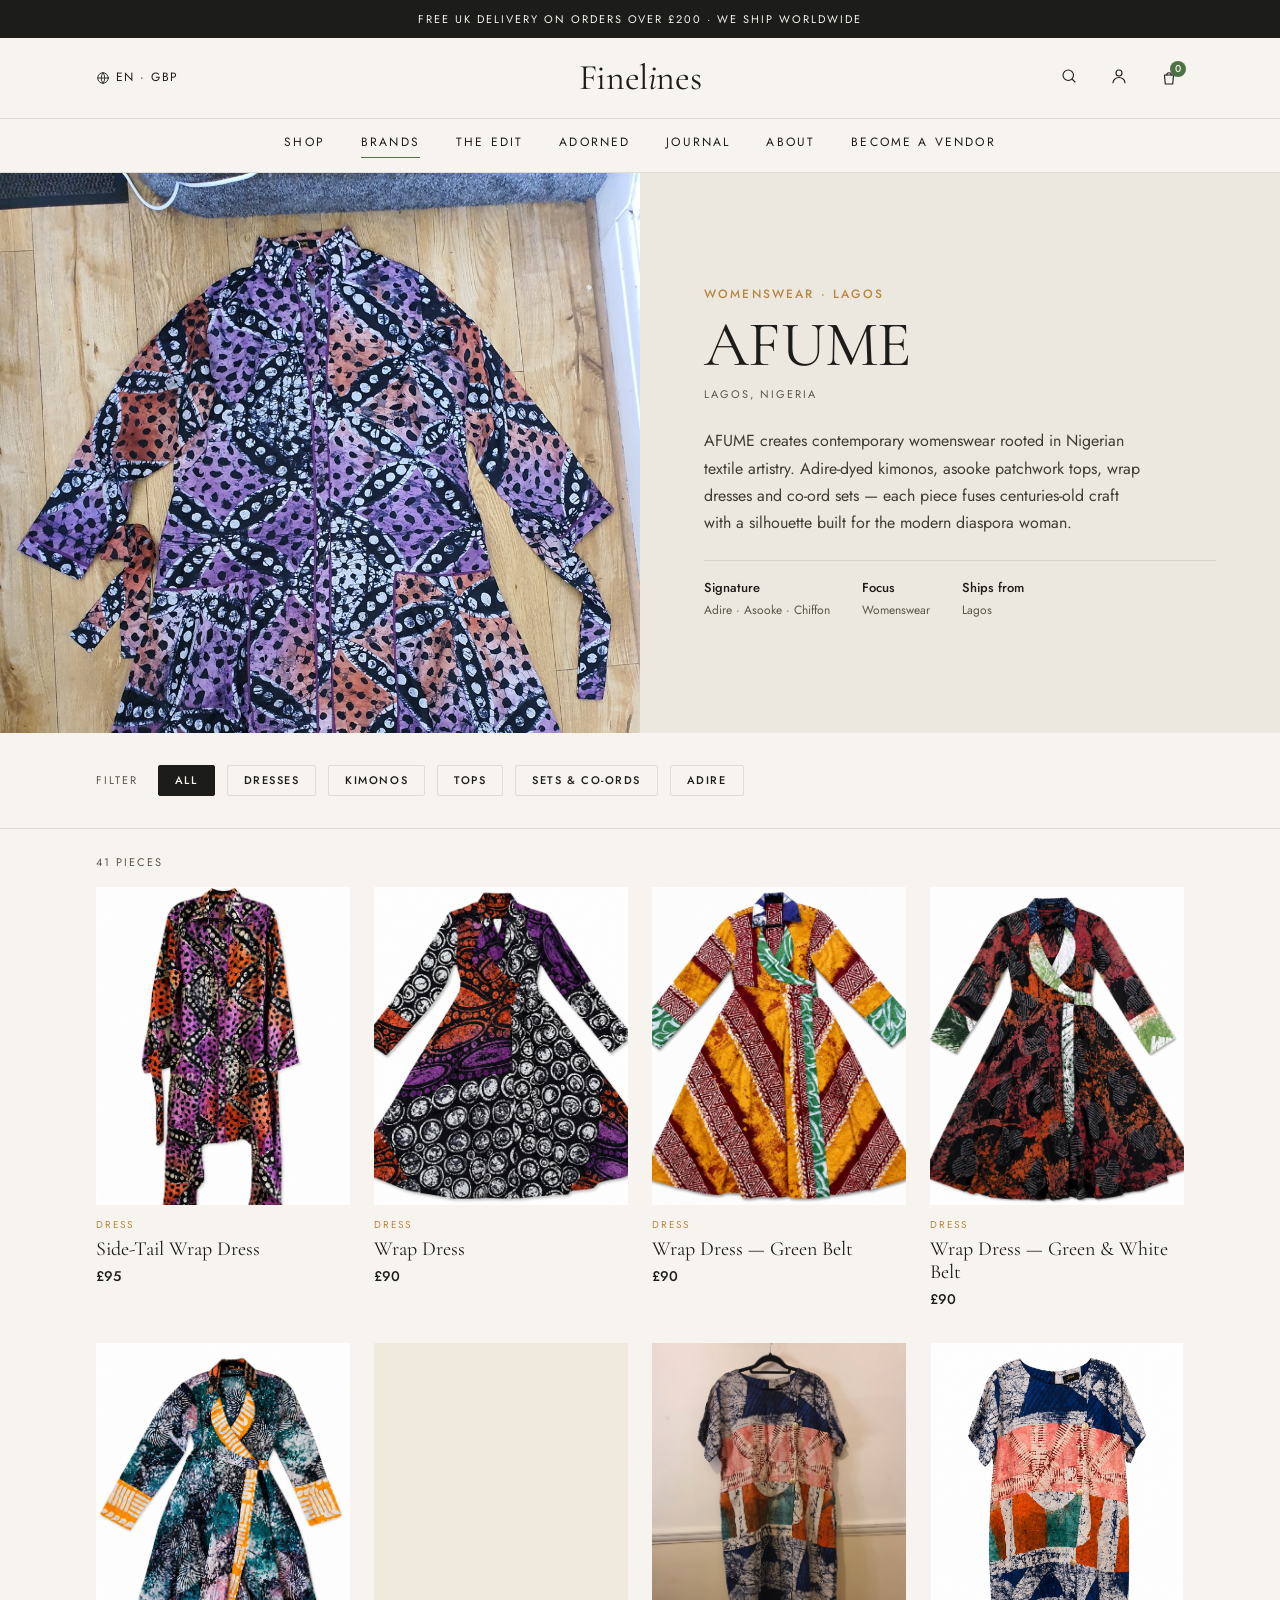
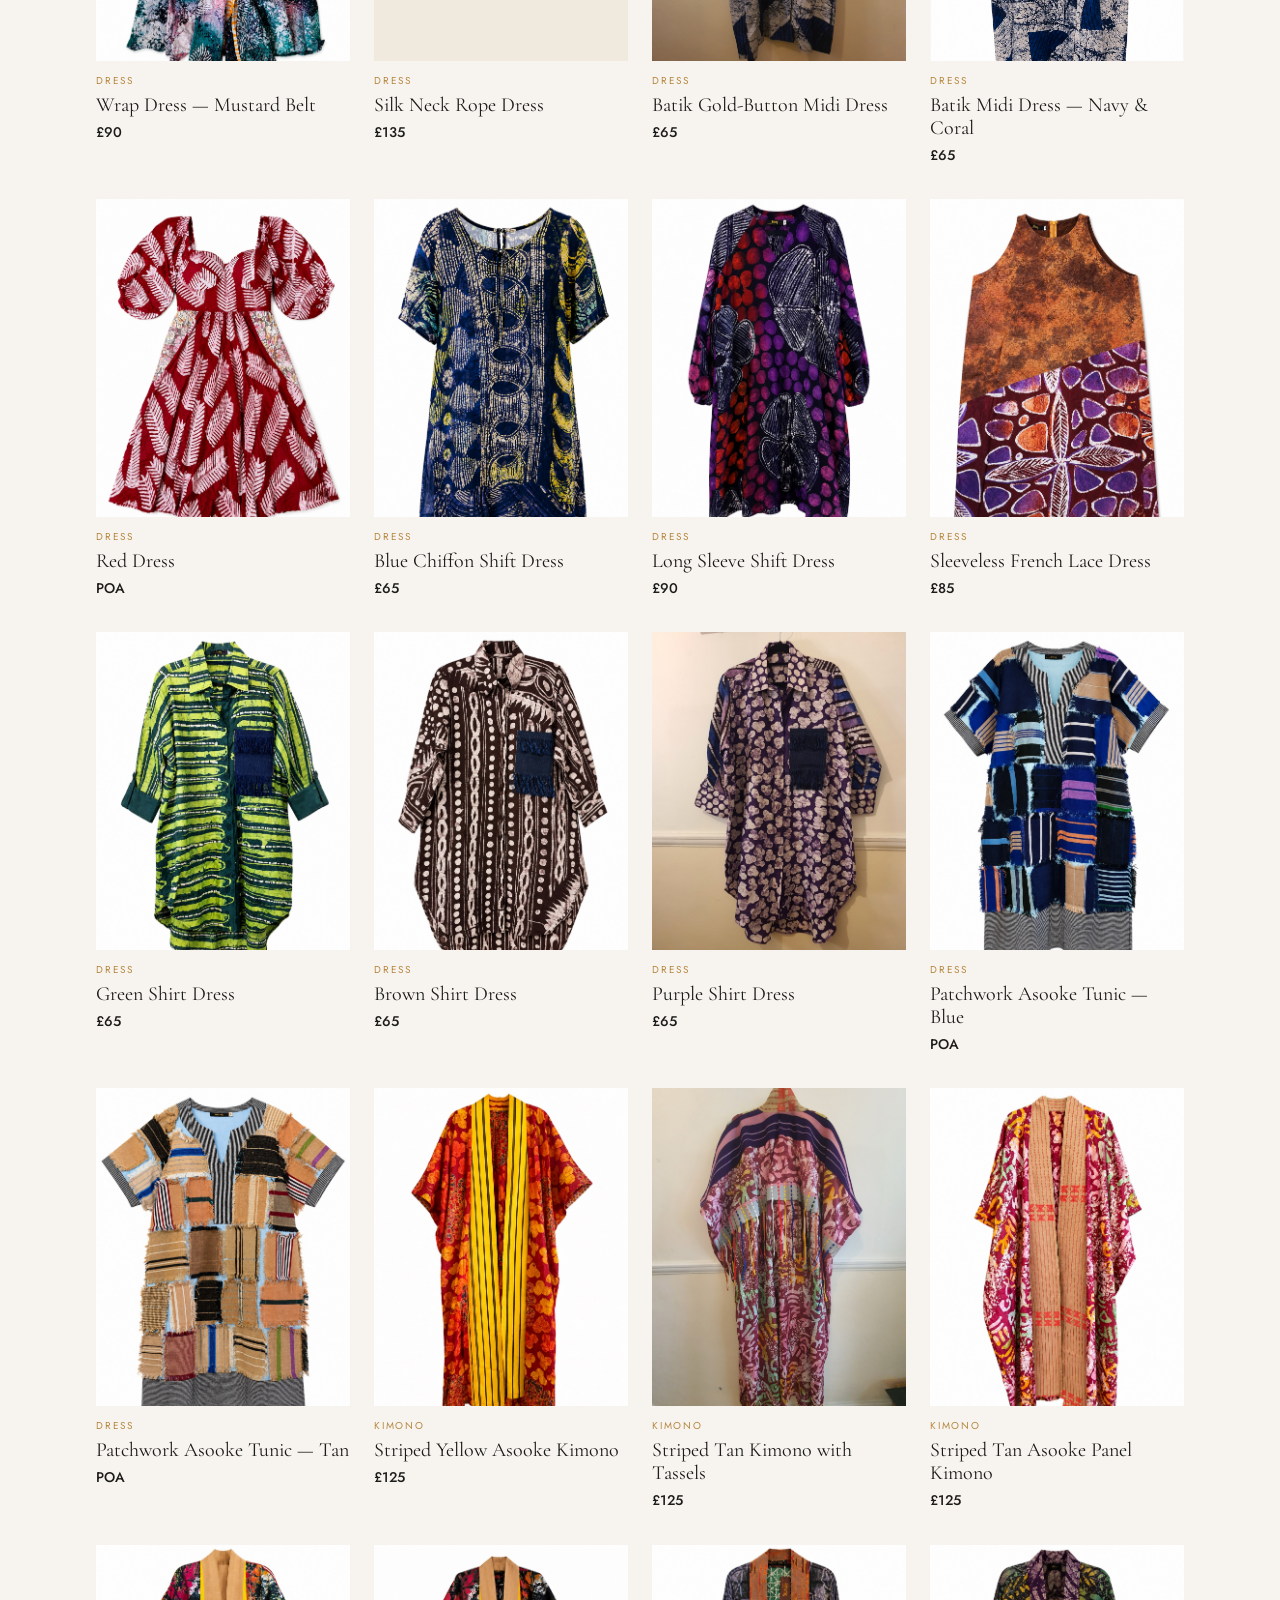
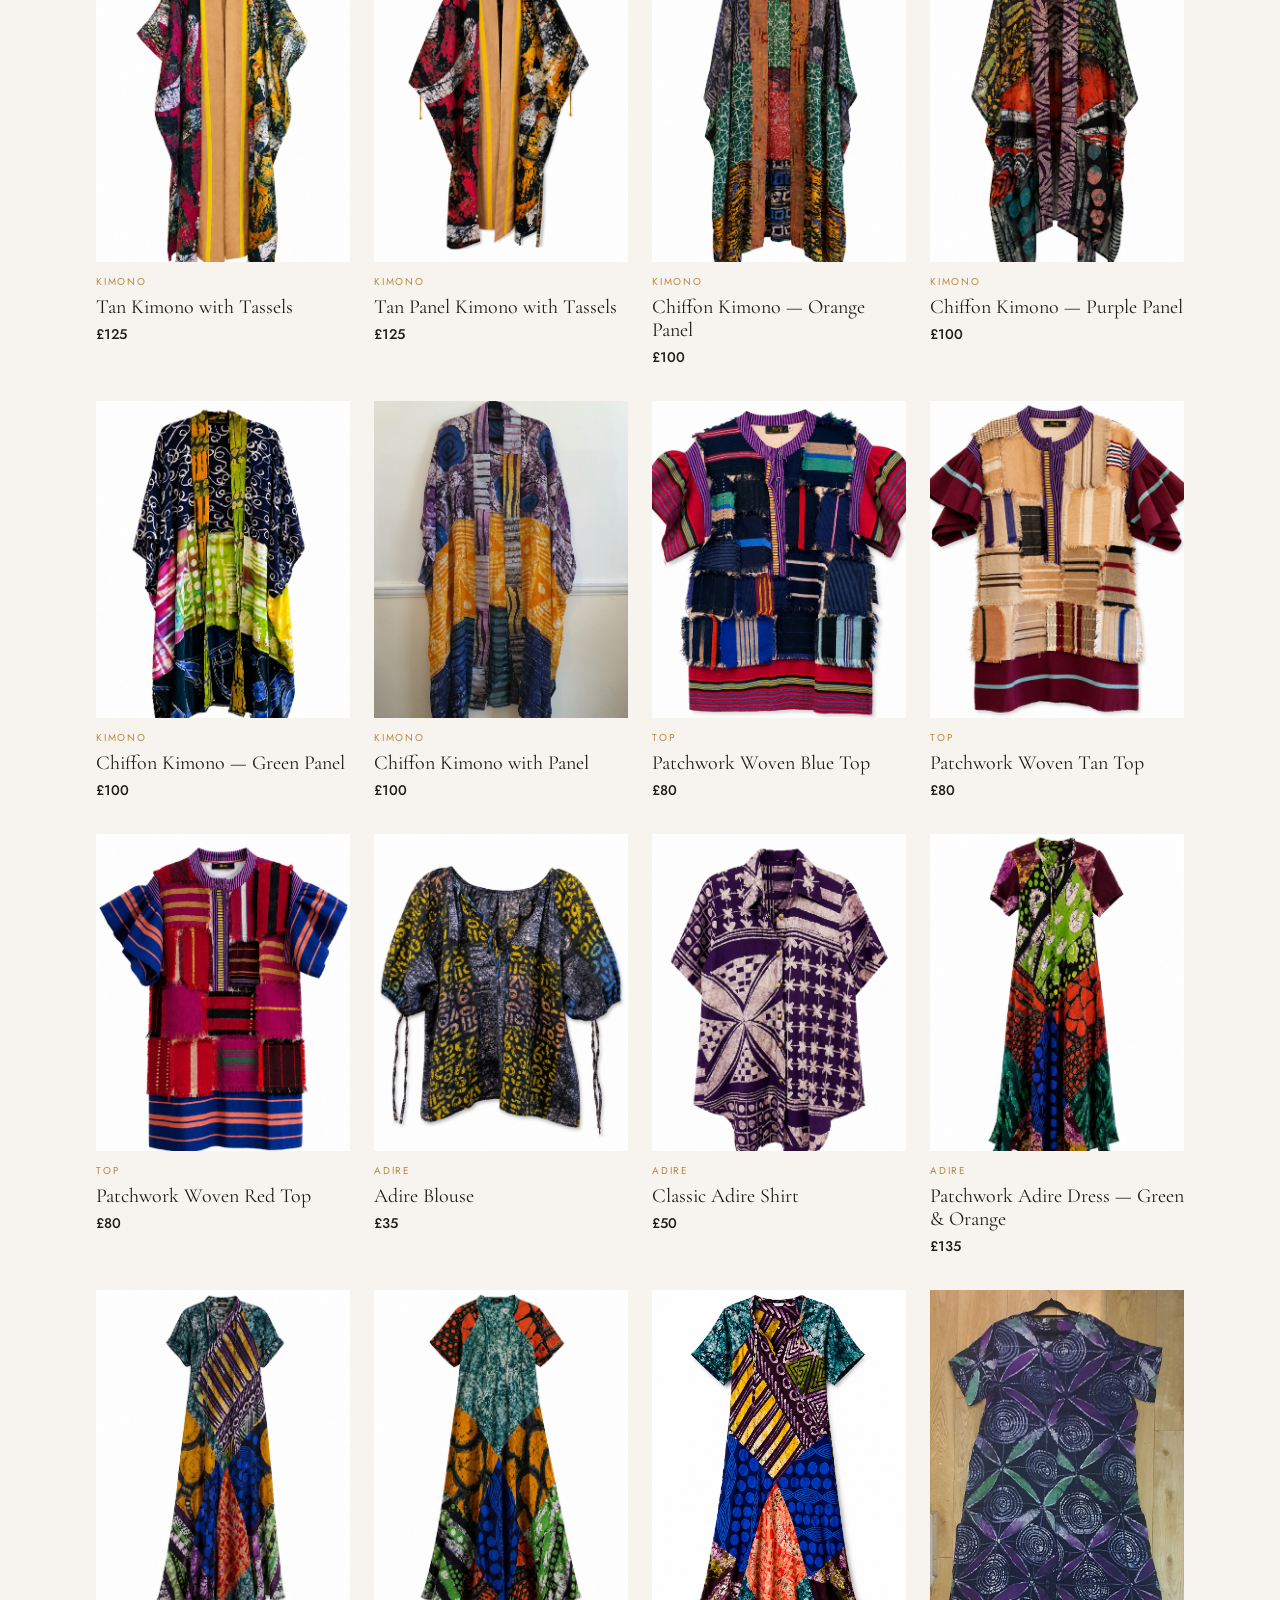
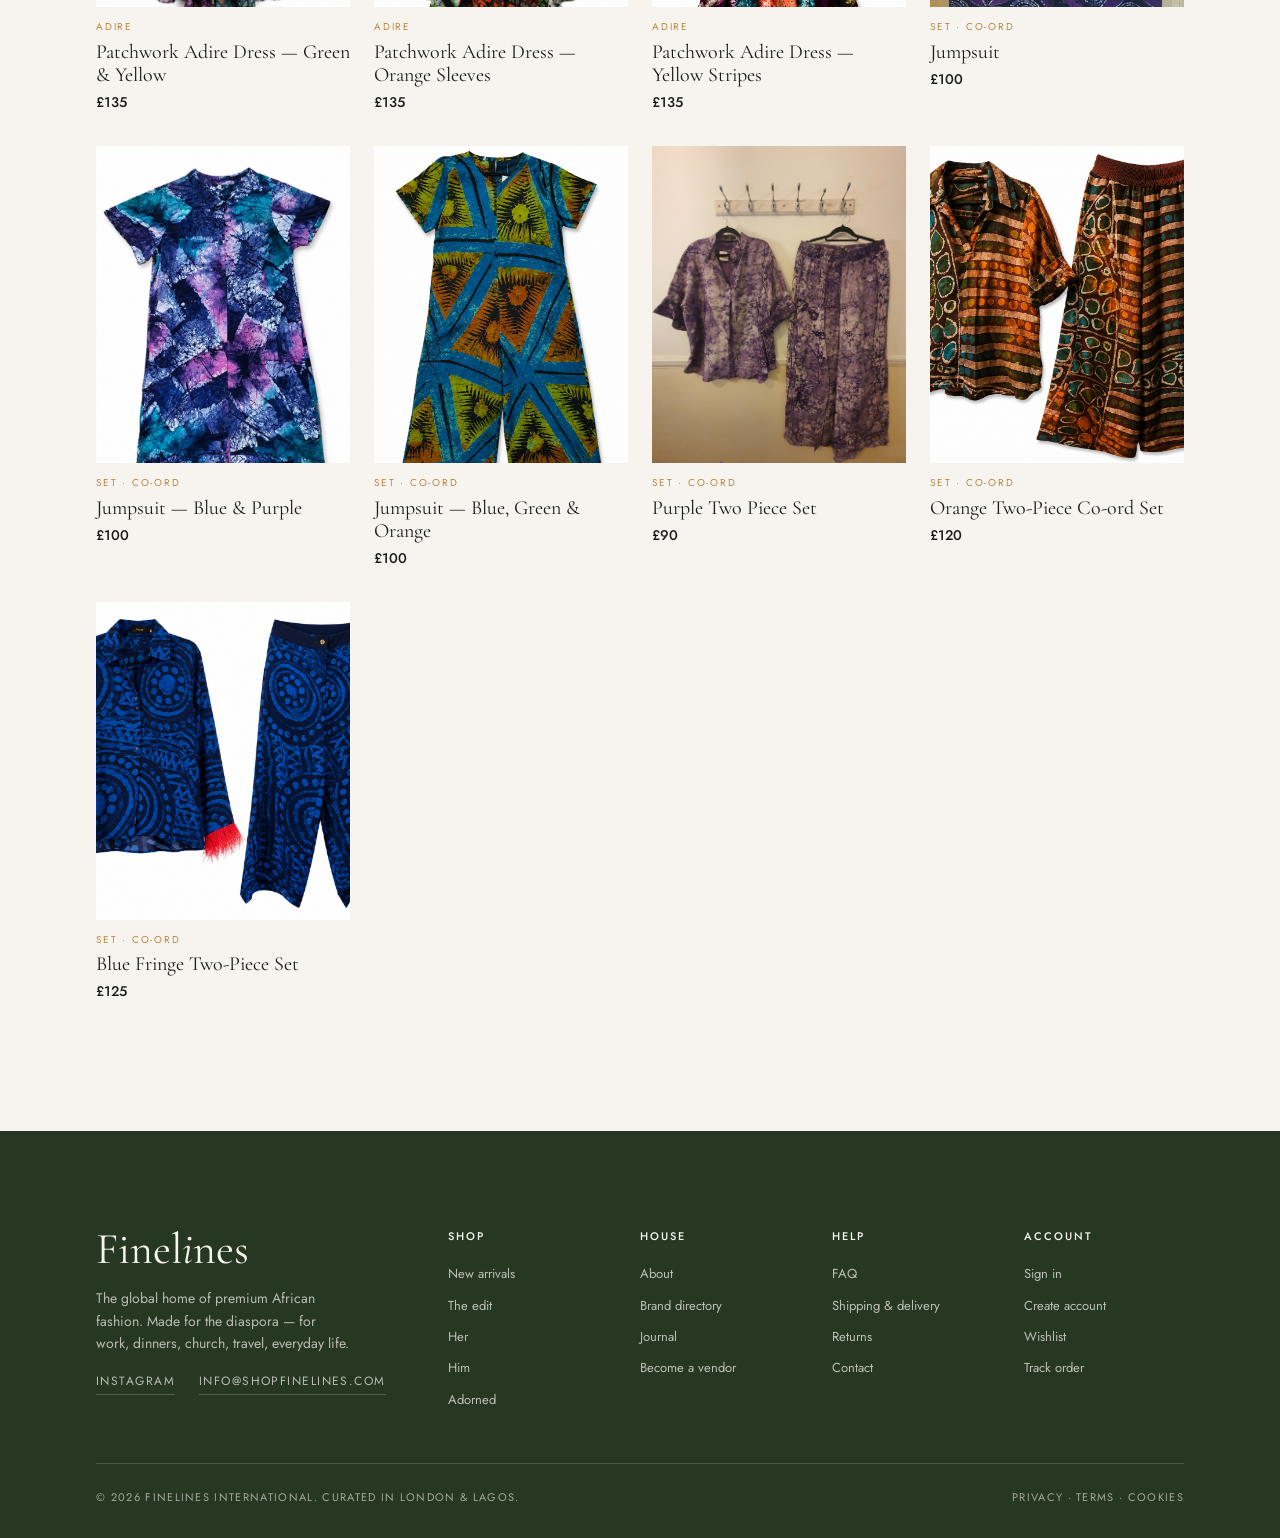
==== commit 054b1c9c: "Convert AFUME edited images PNG→JPG, add index_LIVE.html PNGs converted to 75% quality JPEG (2-3MB →" ====
--- a/afume.html
+++ b/afume.html
@@ -409,37 +409,37 @@
     // DRESSES
     { name: 'Side-Tail Wrap Dress',               cat: 'dresses', colour: 'Ivory',            price: '£95',
       sizes: ['18'],
-      img: 'Side-Tail Wrap Dress Front.png',  alt: 'Side-Tail Wrap Dress Back.png',
+      img: 'Side-Tail Wrap Dress Front.jpg',  alt: 'Side-Tail Wrap Dress Back.jpg',
       desc: 'A contemporary wrap silhouette with an elongated side tail that creates a draped, asymmetric hemline. Fluid and feminine, it moves beautifully and flatters a range of body shapes.',
       fabric: 'Woven fashion fabric', fit: 'Wrap silhouette, asymmetric hem' },
 
     { name: 'Wrap Dress',                          cat: 'dresses', colour: 'Floral print',     price: '£90',
       sizes: ['8'],
-      img: 'Wrap dress Front.png',            alt: 'Wrap dress Back.png',
+      img: 'Wrap dress Front.jpg',            alt: 'Wrap dress Back.jpg',
       desc: 'The wrap dress is a wardrobe constant — and this one earns its keep. A clean, adjustable silhouette that ties at the waist, suited to real bodies and real occasions.',
       fabric: 'Woven fashion fabric', fit: 'Wrap silhouette, adjustable at waist' },
 
     { name: 'Wrap Dress — Green Belt',             cat: 'dresses', colour: 'Green belt',       price: '£90',
       sizes: ['10'],
-      img: 'Wrap Dress with green belt.png',
+      img: 'Wrap Dress with green belt.jpg',
       desc: 'The same beautifully proportioned wrap silhouette, styled with a contrasting green sash belt that defines the waist and adds a punch of colour.',
       fabric: 'Woven fashion fabric', fit: 'Wrap silhouette, adjustable at waist' },
 
     { name: 'Wrap Dress — Green & White Belt',     cat: 'dresses', colour: 'Green & white',    price: '£90',
       sizes: ['12'],
-      img: 'Wrap dress green - white belt.png',
+      img: 'Wrap dress green - white belt.jpg',
       desc: 'Versatile wrap styling paired with a two-tone green and white belt — a considered detail that adds pattern interest without overpowering the dress.',
       fabric: 'Woven fashion fabric', fit: 'Wrap silhouette, adjustable at waist' },
 
     { name: 'Wrap Dress — Mustard Belt',           cat: 'dresses', colour: 'Mustard belt',     price: '£90',
       sizes: ['10'],
-      img: 'Wrap dress mustard belt.png',
+      img: 'Wrap dress mustard belt.jpg',
       desc: 'The wrap dress elevated with a warm mustard belt — a pop of yellow that works year-round. Mix and match the belt with other pieces in your wardrobe.',
       fabric: 'Woven fashion fabric', fit: 'Wrap silhouette, adjustable at waist' },
 
     { name: 'Silk Neck Rope Dress',                cat: 'dresses', colour: 'Adire navy',       price: '£135',
       sizes: ['10'],
-      img: 'Silk Neck rope dress.png',        alt: 'Silk Neck rope dress(1).png',
+      img: 'Silk Neck rope dress.jpg',        alt: 'Silk Neck rope dress(1).jpg',
       desc: 'Luxurious silk adire fabric gathered into a halter-style dress with a signature rope-tied neck closure. The hand-dyed silk catches the light differently at every angle — a dress that rewards movement.',
       fabric: 'Silk adire', fit: 'Halter silhouette, relaxed through body' },
 
@@ -451,43 +451,43 @@
 
     { name: 'Batik Midi Dress — Navy & Coral',     cat: 'dresses', colour: 'Navy & coral',     price: '£65',
       sizes: [],
-      img: 'Afume-batik-gold-button-midi-dress-navy-coral.png',
+      img: 'Afume-batik-gold-button-midi-dress-navy-coral.jpg',
       desc: 'The gold-button midi dress in a fresh navy and coral colourway — a cooler, more graphic take on the same beautifully constructed silhouette. As wearable at a dinner party as it is to work.',
       fabric: 'Batik-dyed cotton', fit: 'Relaxed midi, fitted at shoulder' },
 
     { name: 'Red Dress',                           cat: 'dresses', colour: 'Red',              price: 'POA',
       sizes: ['8'],
-      img: 'Red Dress.png',
+      img: 'Red Dress.jpg',
       desc: 'A bold statement in red. The clean silhouette lets the colour command the room — powerful, joyful, unapologetic.',
       fabric: 'Fashion fabric', fit: 'Relaxed, structured' },
 
     { name: 'Blue Chiffon Shift Dress',            cat: 'dresses', colour: 'Powder blue',      price: '£65',
       sizes: ['10'],
-      img: 'Blue Chiffon shift dress.png',    alt: 'Blue Chiffon shift dress alt.png',
+      img: 'Blue Chiffon shift dress.jpg',    alt: 'Blue Chiffon shift dress alt.jpg',
       desc: 'A fluid shift dress in powder-blue chiffon with a subtle side slit for easy movement. Light and breathable — perfect for warm-weather dressing or layered over a slip for evening.',
       fabric: 'Chiffon', fit: 'Shift silhouette, relaxed through body' },
 
     { name: 'Long Sleeve Shift Dress',             cat: 'dresses', colour: 'Printed',          price: '£90',
       sizes: [],
-      img: 'Long sleeve shift dress front.png', alt: 'Long sleeve shift dress back.png',
+      img: 'Long sleeve shift dress front.jpg', alt: 'Long sleeve shift dress back.jpg',
       desc: 'A long-sleeved shift dress with a clean, minimal silhouette. The understated cut lets the fabric and colour do the talking — effortless from desk to dinner.',
       fabric: 'Woven fabric', fit: 'Straight shift, relaxed fit' },
 
     { name: 'Sleeveless French Lace Dress',        cat: 'dresses', colour: 'Mixed',            price: '£85',
       sizes: ['18'],
-      img: 'Sleeveless french lace combination dress.png',
+      img: 'Sleeveless french lace combination dress.jpg',
       desc: 'A sleeveless dress that brings together fine French lace and a contrasting fabric base — European material meeting African design sensibility. Refined and occasion-ready.',
       fabric: 'French lace & complementary base fabric', fit: 'Fitted through bodice, skims the body' },
 
     { name: 'Green Shirt Dress',                   cat: 'dresses', colour: 'Sage green',       price: '£65',
       sizes: ['14'],
-      img: 'Green Shirt Dress.png',
+      img: 'Green Shirt Dress.jpg',
       desc: 'Sage green cotton meets a hand-woven asooke patch pocket in this quietly confident shirt dress. Clean lines and cultural detail in equal measure.',
       fabric: 'Cotton with hand-woven asooke pocket', fit: 'Shirt dress, straight cut' },
 
     { name: 'Brown Shirt Dress',                   cat: 'dresses', colour: 'Warm brown',       price: '£65',
       sizes: ['12'],
-      img: 'Brown Shirt Dress.png',
+      img: 'Brown Shirt Dress.jpg',
       desc: 'A refined shirt dress in tonal brown, distinguished by a single asooke-cloth patch pocket — a small detail that speaks to craft and intention. Button-through front, worn belted or loose.',
       fabric: 'Cotton with hand-woven asooke pocket', fit: 'Shirt dress, straight cut' },
 
@@ -499,20 +499,20 @@
 
     { name: 'Patchwork Asooke Tunic — Blue',       cat: 'dresses', colour: 'Indigo & multi',   price: 'POA',
       sizes: ['18'],
-      img: 'Patchwork asooke woven tunic dress (Blue).png',
+      img: 'Patchwork asooke woven tunic dress (Blue).jpg',
       desc: 'A tunic dress built from panels of hand-woven aso-oke in blue tones and complementary colours, stitched in a deliberate patchwork composition. A tribute to the Yoruba weaver — each panel different, the whole unified by craft.',
       fabric: 'Hand-woven aso-oke, patchwork construction', fit: 'Relaxed tunic silhouette, midi length' },
 
     { name: 'Patchwork Asooke Tunic — Tan',        cat: 'dresses', colour: 'Tan & multi',      price: 'POA',
       sizes: ['16'],
-      img: 'Patchwork asooke woven tunic dress (Tan).png',
+      img: 'Patchwork asooke woven tunic dress (Tan).jpg',
       desc: 'Earthy tan aso-oke panels assembled into a wearable composition — warm, grounded tones that speak to the landscape of West Africa. No two pieces are identical.',
       fabric: 'Hand-woven aso-oke, patchwork construction', fit: 'Relaxed tunic silhouette, midi length' },
 
     // KIMONOS
     { name: 'Striped Yellow Asooke Kimono',        cat: 'kimonos', colour: 'Yellow & multi',   price: '£125',
       sizes: ['One size'],
-      img: 'Striped Yellow Panel asooke kimono with tassels.png', alt: 'Striped Yellow Panel asooke kimono with tassels (2).png',
+      img: 'Striped Yellow Panel asooke kimono with tassels.jpg', alt: 'Striped Yellow Panel asooke kimono with tassels (2).jpg',
       desc: 'Sunshine-yellow striped aso-oke with a bold asooke panel at the front and tassel detailing at the hem and cuffs. A celebration garment in the truest sense — worn to be seen, made to last.',
       fabric: 'Hand-woven aso-oke with tassel trim', fit: 'One size, open front, floor-grazing' },
 
@@ -524,37 +524,37 @@
 
     { name: 'Striped Tan Asooke Panel Kimono',     cat: 'kimonos', colour: 'Tan & contrast',   price: '£125',
       sizes: ['One size'],
-      img: 'Striped Tan Asooke Panel kimono with tassels Front.png', alt: 'Striped Tan Asooke Panel kimono with tassels Back.png',
+      img: 'Striped Tan Asooke Panel kimono with tassels Front.jpg', alt: 'Striped Tan Asooke Panel kimono with tassels Back.jpg',
       desc: 'A tan striped aso-oke kimono with a distinct woven panel that introduces a contrasting colour and weave pattern. Tassels at the hem complete this considered, cultural piece.',
       fabric: 'Hand-woven aso-oke with tassel trim', fit: 'One size, open front' },
 
     { name: 'Tan Kimono with Tassels',             cat: 'kimonos', colour: 'Warm tan',         price: '£125',
       sizes: ['One size'],
-      img: 'Tan kimono with tassels Front.png', alt: 'Tan kimono with tassels Back.png',
+      img: 'Tan kimono with tassels Front.jpg', alt: 'Tan kimono with tassels Back.jpg',
       desc: 'A clean, unfussy aso-oke kimono in a warm tan ground. The tassels bring movement and a quietly festive energy — the simplest version of this silhouette, and perhaps the most wearable.',
       fabric: 'Hand-woven aso-oke with tassel trim', fit: 'One size, open front' },
 
     { name: 'Tan Panel Kimono with Tassels',       cat: 'kimonos', colour: 'Tan & multi panel', price: '£125',
       sizes: ['One size'],
-      img: 'Tan panel kimono with tassels Front.png', alt: 'Tan panel kimono with tassels Back.png',
+      img: 'Tan panel kimono with tassels Front.jpg', alt: 'Tan panel kimono with tassels Back.jpg',
       desc: 'The tan aso-oke ground is interrupted by a woven panel in contrasting colour — a design decision that rewards close looking. Tassel trim adds the finishing movement.',
       fabric: 'Hand-woven aso-oke with tassel trim', fit: 'One size, open front' },
 
     { name: 'Chiffon Kimono — Orange Panel',       cat: 'kimonos', colour: 'Ivory & orange',   price: '£100',
       sizes: ['One size'],
-      img: 'Chiffon kimono with contrast orange panel.png', alt: 'Chiffon kimono with contrast orange pattern panel.png',
+      img: 'Chiffon kimono with contrast orange panel.jpg', alt: 'Chiffon kimono with contrast orange pattern panel.jpg',
       desc: 'A chiffon kimono energised by a warm orange contrast panel. The translucent outer layers soften the boldness of the panel detail, creating a look that is vibrant without being overwhelming.',
       fabric: 'Chiffon with woven orange contrast panel', fit: 'One size, open front' },
 
     { name: 'Chiffon Kimono — Purple Panel',       cat: 'kimonos', colour: 'Ivory & purple',   price: '£100',
       sizes: ['One size'],
-      img: 'Chiffon kimono with contrast purple panel.png', alt: 'Chiffon kimono with contrast purple panel (2).png',
+      img: 'Chiffon kimono with contrast purple panel.jpg', alt: 'Chiffon kimono with contrast purple panel (2).jpg',
       desc: 'Rich purple contrast panels anchor this sheer chiffon kimono, creating depth and drama. A layer that transforms any base outfit into something considered and complete.',
       fabric: 'Chiffon with woven purple contrast panel', fit: 'One size, open front' },
 
     { name: 'Chiffon Kimono — Green Panel',        cat: 'kimonos', colour: 'Ivory & green',    price: '£100',
       sizes: ['One size'],
-      img: 'Chiffon Kimono with contrast green panel.png',
+      img: 'Chiffon Kimono with contrast green panel.jpg',
       desc: 'Ivory chiffon opens to reveal a rich green contrast panel — the detail that elevates this kimono from cover-up to statement layer. Wear over a slip dress or tailored trousers.',
       fabric: 'Chiffon with woven green contrast panel', fit: 'One size, open front' },
 
@@ -567,56 +567,56 @@
     // TOPS
     { name: 'Patchwork Woven Blue Top',            cat: 'tops',    colour: 'Blue & alaari',    price: '£80',
       sizes: [],
-      img: 'Patchwork woven blue top with alaari sleeves.png',
+      img: 'Patchwork woven blue top with alaari sleeves.jpg',
       desc: 'A statement top composed of hand-woven blue aso-oke panels, finished with striking alaari (red-orange) sleeves — a bold meeting of two of Nigeria\'s most celebrated textile traditions. Each piece is unique, shaped by the weaver\'s hand.',
       fabric: 'Hand-woven aso-oke & alaari', fit: 'Relaxed, boxy cut' },
 
     { name: 'Patchwork Woven Tan Top',             cat: 'tops',    colour: 'Tan & alaari',     price: '£80',
       sizes: [],
-      img: 'Patchwork woven tan top with alaari sleeves.png',
+      img: 'Patchwork woven tan top with alaari sleeves.jpg',
       desc: 'Earthy tan woven panels with alaari accent sleeves — a grounded, warm palette that carries the weight of tradition lightly. Works beautifully with wide-leg trousers or a simple skirt.',
       fabric: 'Hand-woven aso-oke & alaari', fit: 'Relaxed, boxy cut' },
 
     { name: 'Patchwork Woven Red Top',             cat: 'tops',    colour: 'Red & blue',       price: '£80',
       sizes: [],
-      img: 'Patchwork woven red top with blue sleeves.png',
+      img: 'Patchwork woven red top with blue sleeves.jpg',
       desc: 'Warm red woven aso-oke panels joined with cool contrasting blue sleeves — a head-turning top where the interplay of colour tells a story of craft passed through generations.',
       fabric: 'Hand-woven aso-oke', fit: 'Relaxed, boxy cut' },
 
     // ADIRE
     { name: 'Adire Blouse',                        cat: 'adire',   colour: 'Indigo',           price: '£35',
       sizes: ['16'],
-      img: 'Adire Blouse.png',
+      img: 'Adire Blouse.jpg',
       desc: 'A breezy relaxed-fit blouse in hand-dyed adire cotton — Nigeria\'s oldest resist-dye tradition. Bold indigo patterning meets a relaxed Western silhouette, as at home at the office as it is at a weekend market.',
       fabric: 'Hand-dyed adire cotton', fit: 'Relaxed, boxy cut' },
 
     { name: 'Classic Adire Shirt',                 cat: 'adire',   colour: 'Indigo',           price: '£50',
       sizes: ['10', '12'],
-      img: 'Classic Adire Shirt.png',
+      img: 'Classic Adire Shirt.jpg',
       desc: 'A crisp button-down reimagined in bold adire cloth. The tailored collar and cuff detail give a structured silhouette while the hand-dyed pattern ensures no two shirts are exactly alike.',
       fabric: 'Hand-dyed adire cotton', fit: 'Tailored shirt fit' },
 
     { name: 'Patchwork Adire Dress — Green & Orange', cat: 'adire', colour: 'Green & orange',  price: '£135',
       sizes: ['16'],
-      img: 'Patchwork Adire dress - Green & Orange.png',
+      img: 'Patchwork Adire dress - Green & Orange.jpg',
       desc: 'A showpiece dress assembled from hand-dyed adire panels in green and orange tones — each patch unique, the whole greater than its parts. Wearable art rooted in the Yoruba adire tradition of Southern Nigeria.',
       fabric: 'Hand-dyed adire cotton, patchwork construction', fit: 'Relaxed, flowing' },
 
     { name: 'Patchwork Adire Dress — Green & Yellow', cat: 'adire', colour: 'Green & yellow',  price: '£135',
       sizes: ['16'],
-      img: 'Patchwork Adire dress - Green & Yellow.png',
+      img: 'Patchwork Adire dress - Green & Yellow.jpg',
       desc: 'Hand-dyed adire panels in vibrant green and yellow — a sunlit composition that brings together two of West Africa\'s most joyful colours. Each piece is one of a kind.',
       fabric: 'Hand-dyed adire cotton, patchwork construction', fit: 'Relaxed, flowing' },
 
     { name: 'Patchwork Adire Dress — Orange Sleeves', cat: 'adire', colour: 'Orange',          price: '£135',
       sizes: ['16'],
-      img: 'Patchwork Adire dress - Orange Sleeves.png',
+      img: 'Patchwork Adire dress - Orange Sleeves.jpg',
       desc: 'Adire patchwork with bold orange sleeves that frame and define the silhouette. The contrast of the sleeve against the body creates a graphic, wearable energy.',
       fabric: 'Hand-dyed adire cotton, patchwork construction', fit: 'Relaxed, flowing' },
 
     { name: 'Patchwork Adire Dress — Yellow Stripes', cat: 'adire', colour: 'Yellow stripe',   price: '£135',
       sizes: ['16'],
-      img: 'Patchwork Adire dress Yellow Stripes.png',
+      img: 'Patchwork Adire dress Yellow Stripes.jpg',
       desc: 'Adire patchwork anchored by striking yellow stripe panels — bold and joyful, a dress that is unmistakably intentional. Hand-crafted, never mass-produced.',
       fabric: 'Hand-dyed adire cotton, patchwork construction', fit: 'Relaxed, flowing' },
 
@@ -629,13 +629,13 @@
 
     { name: 'Jumpsuit — Blue & Purple',            cat: 'sets',    colour: 'Blue & purple',    price: '£100',
       sizes: ['S'],
-      img: 'Jumpsuit Blue & Purple.png',
+      img: 'Jumpsuit Blue & Purple.jpg',
       desc: 'A vibrant blue and purple printed jumpsuit with a bold graphic pattern. One confident piece that dresses itself — pair with simple sandals and let it lead.',
       fabric: 'Printed fashion fabric', fit: 'Wide-leg jumpsuit, fitted at waist' },
 
     { name: 'Jumpsuit — Blue, Green & Orange',     cat: 'sets',    colour: 'Blue, green & orange', price: '£100',
       sizes: ['L'],
-      img: 'Jumpsuit - Blue, Green & Orange.png',
+      img: 'Jumpsuit - Blue, Green & Orange.jpg',
       desc: 'Three colours, one powerful statement. This wide-leg jumpsuit in blue, green and orange printed fabric is the kind of piece that makes an entrance without trying.',
       fabric: 'Printed fashion fabric', fit: 'Wide-leg jumpsuit, fitted at waist' },
 
@@ -647,13 +647,13 @@
 
     { name: 'Orange Two-Piece Co-ord Set',         cat: 'sets',    colour: 'Burnt orange',     price: '£120',
       sizes: ['10'],
-      img: 'Orange Two-Piece Co-ord Set.png',
+      img: 'Orange Two-Piece Co-ord Set.jpg',
       desc: 'A vibrant burnt-orange co-ord set with a contemporary cut. Worn together for maximum impact, or separated to extend your wardrobe — a practical investment in a bold palette.',
       fabric: 'Woven fashion fabric', fit: 'Co-ord, relaxed silhouette' },
 
     { name: 'Blue Fringe Two-Piece Set',           cat: 'sets',    colour: 'Blue',             price: '£125',
       sizes: ['14'],
-      img: 'Blue Fringe Two-Piece Set.png',
+      img: 'Blue Fringe Two-Piece Set.jpg',
       desc: 'A coordinated two-piece in blue with statement fringe trim — full-length fringe that creates movement with every step. Bold, considered, and built for occasions that deserve attention.',
       fabric: 'Fashion fabric with fringe trim', fit: 'Co-ord, relaxed fit' },
   ];
